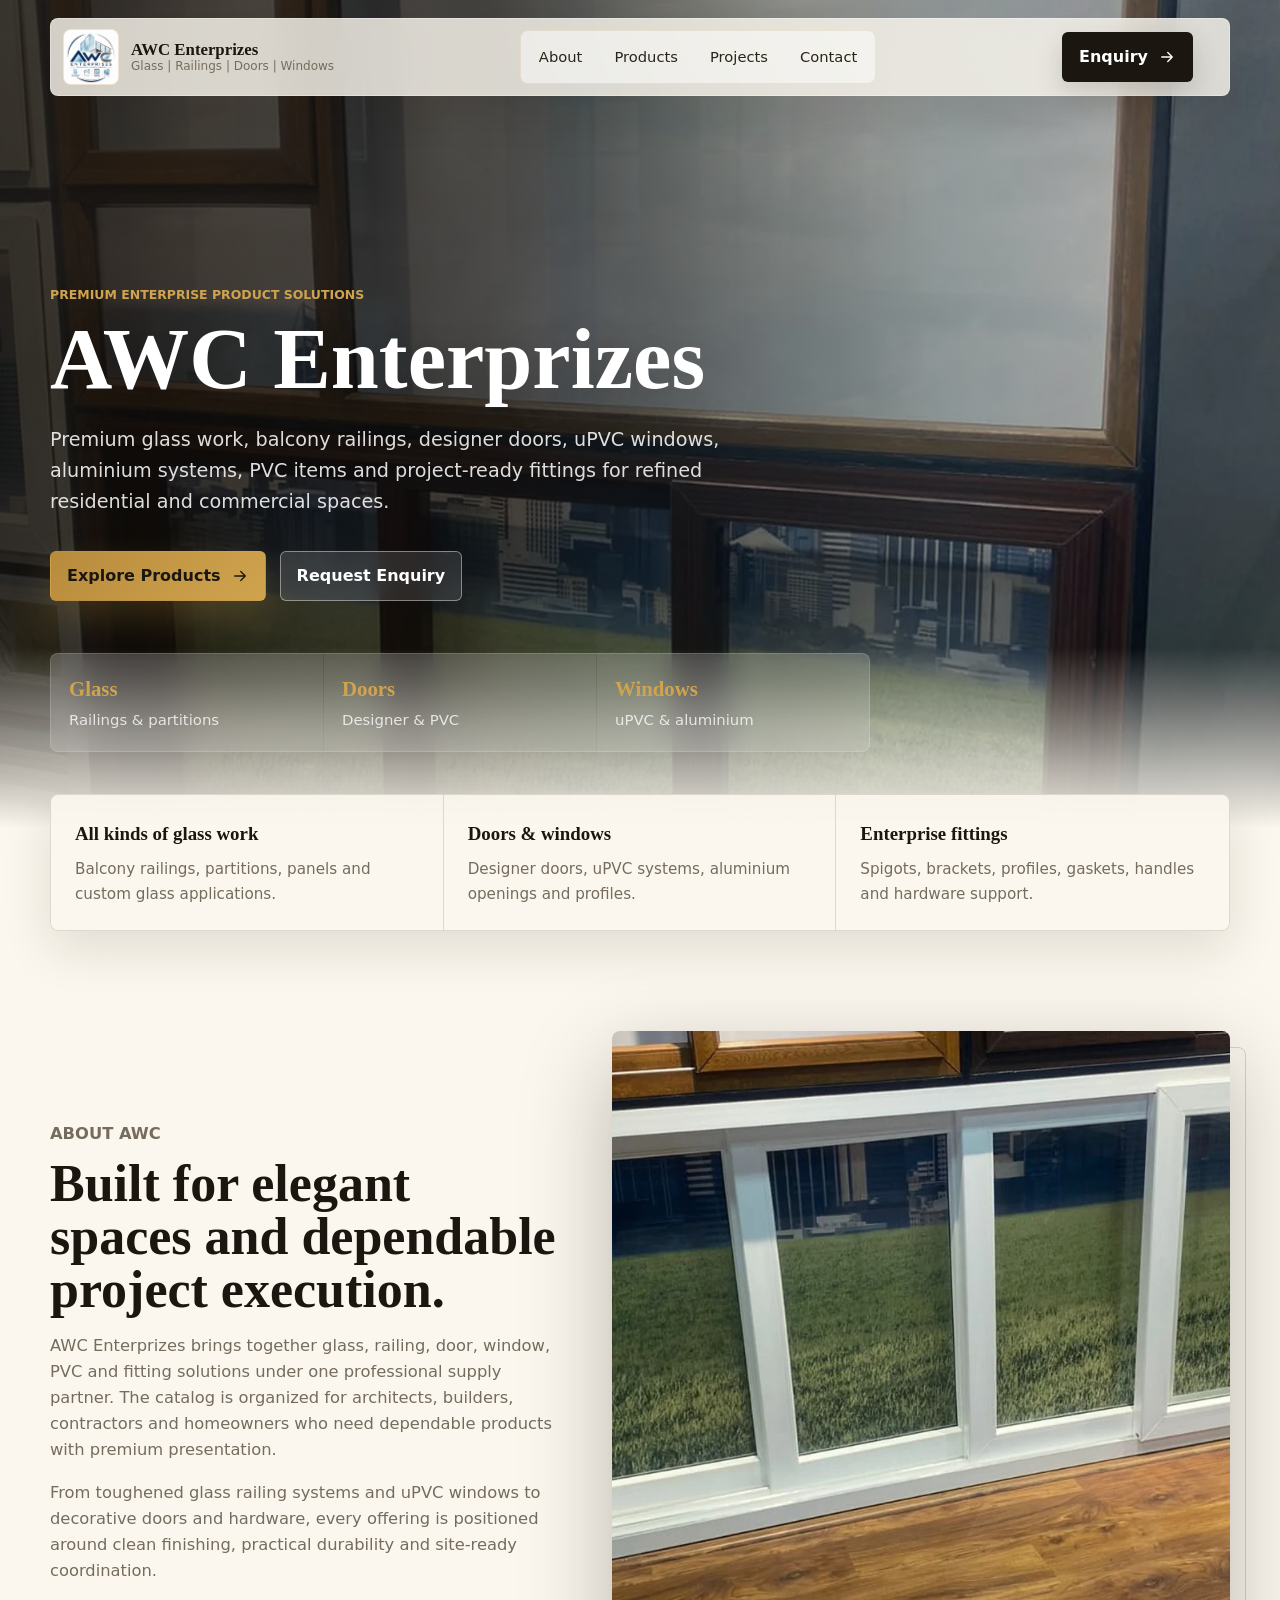
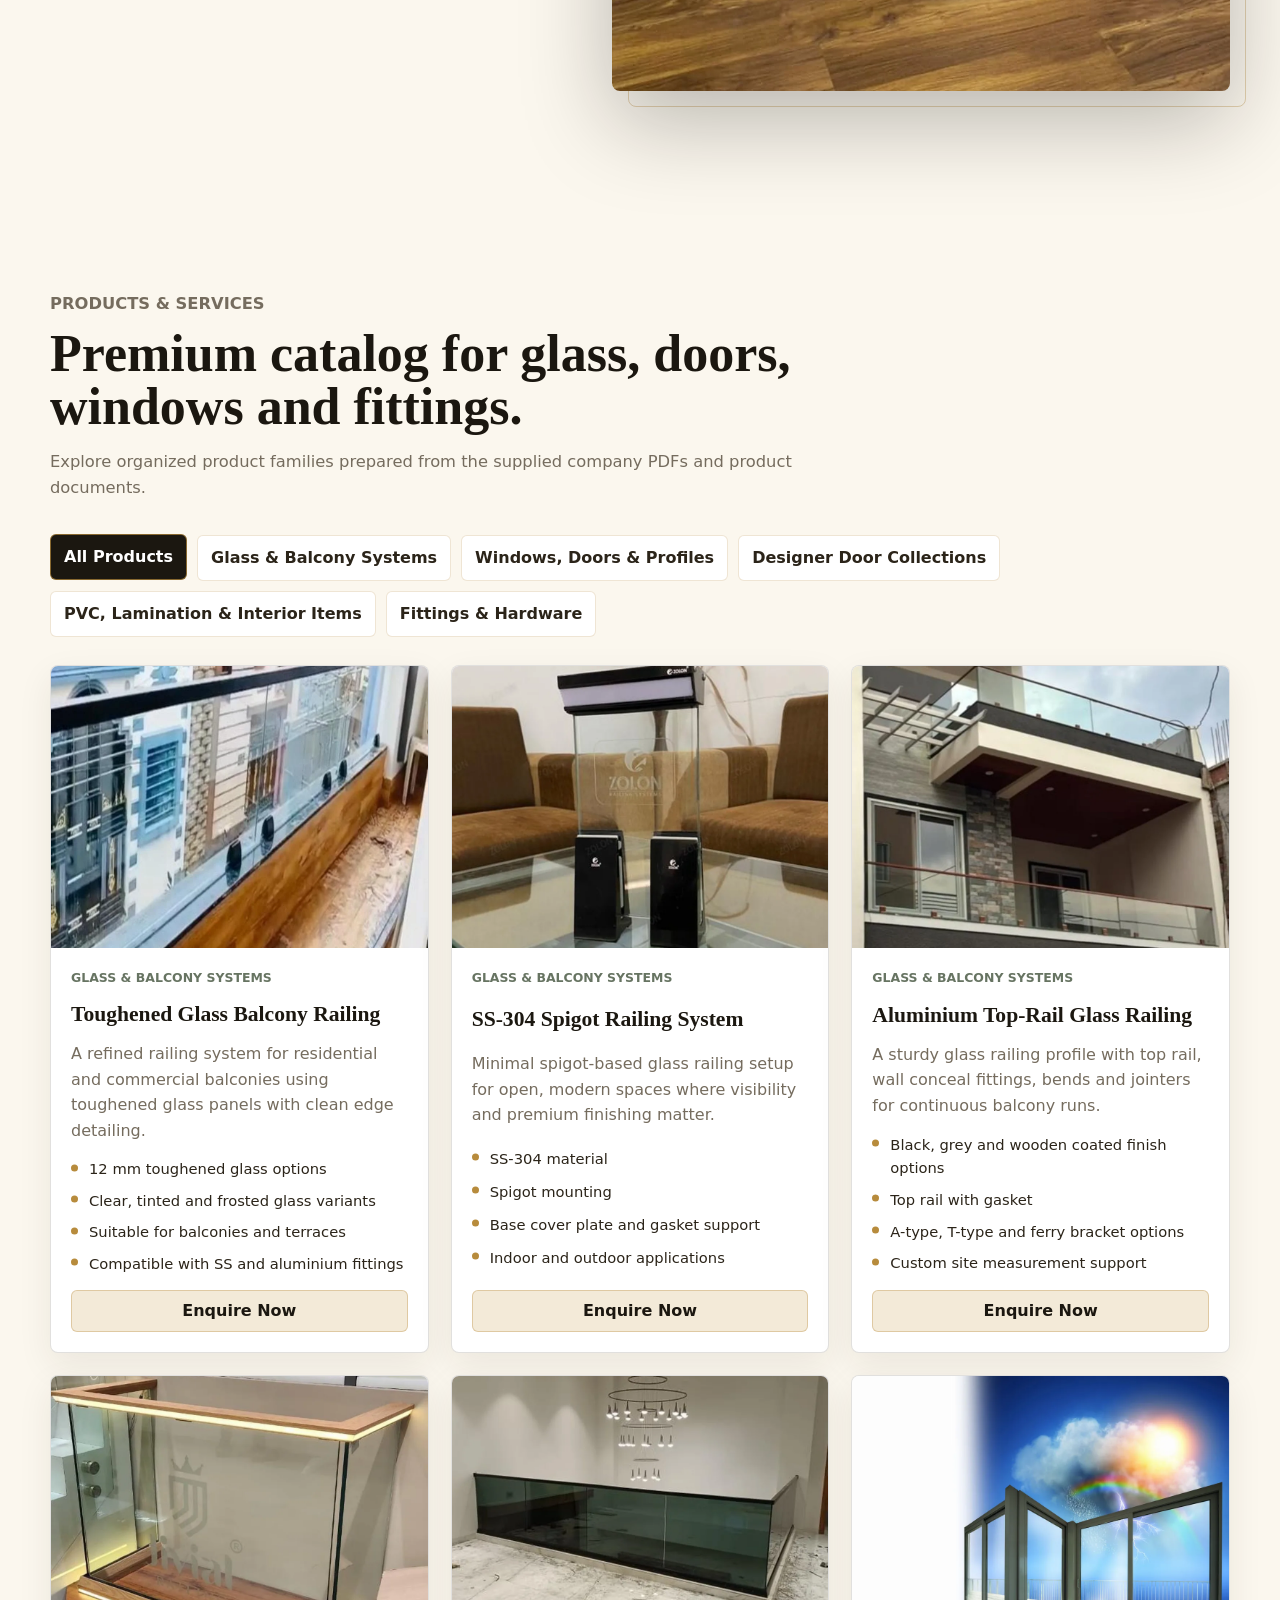
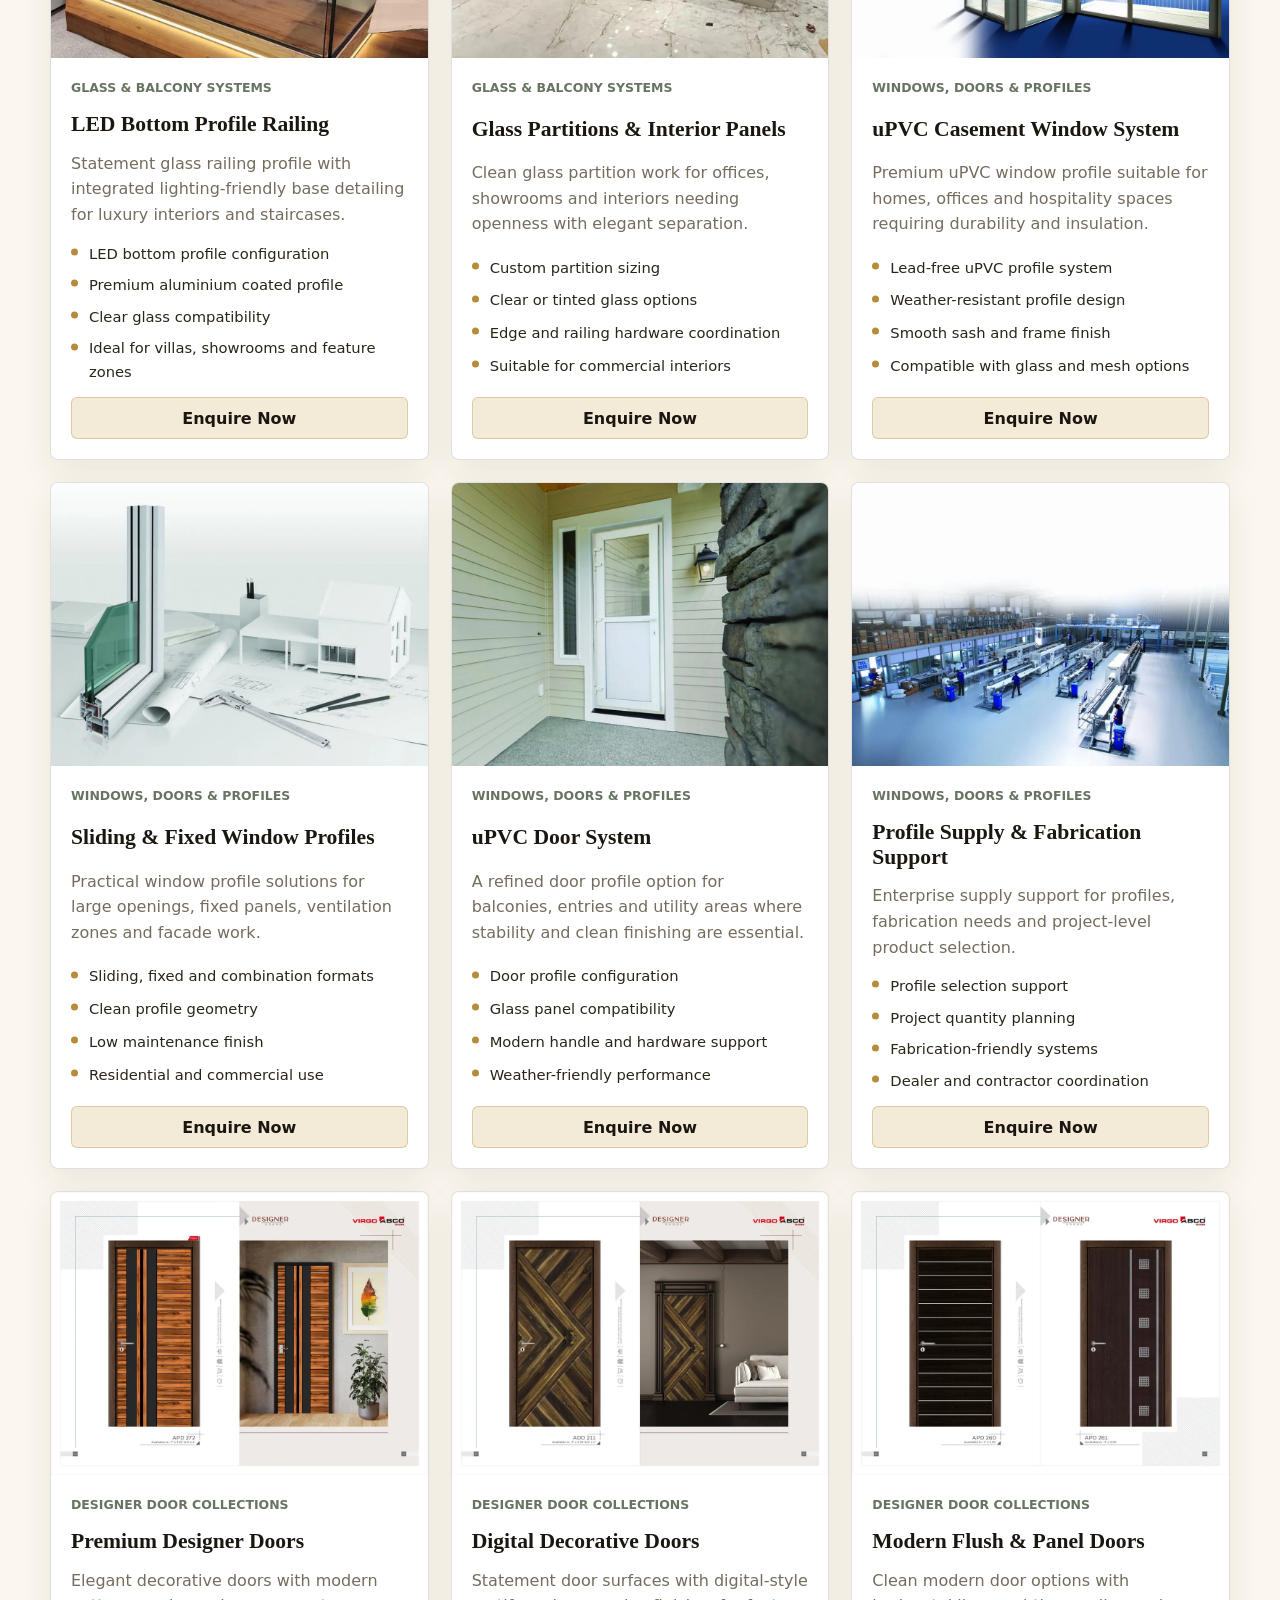
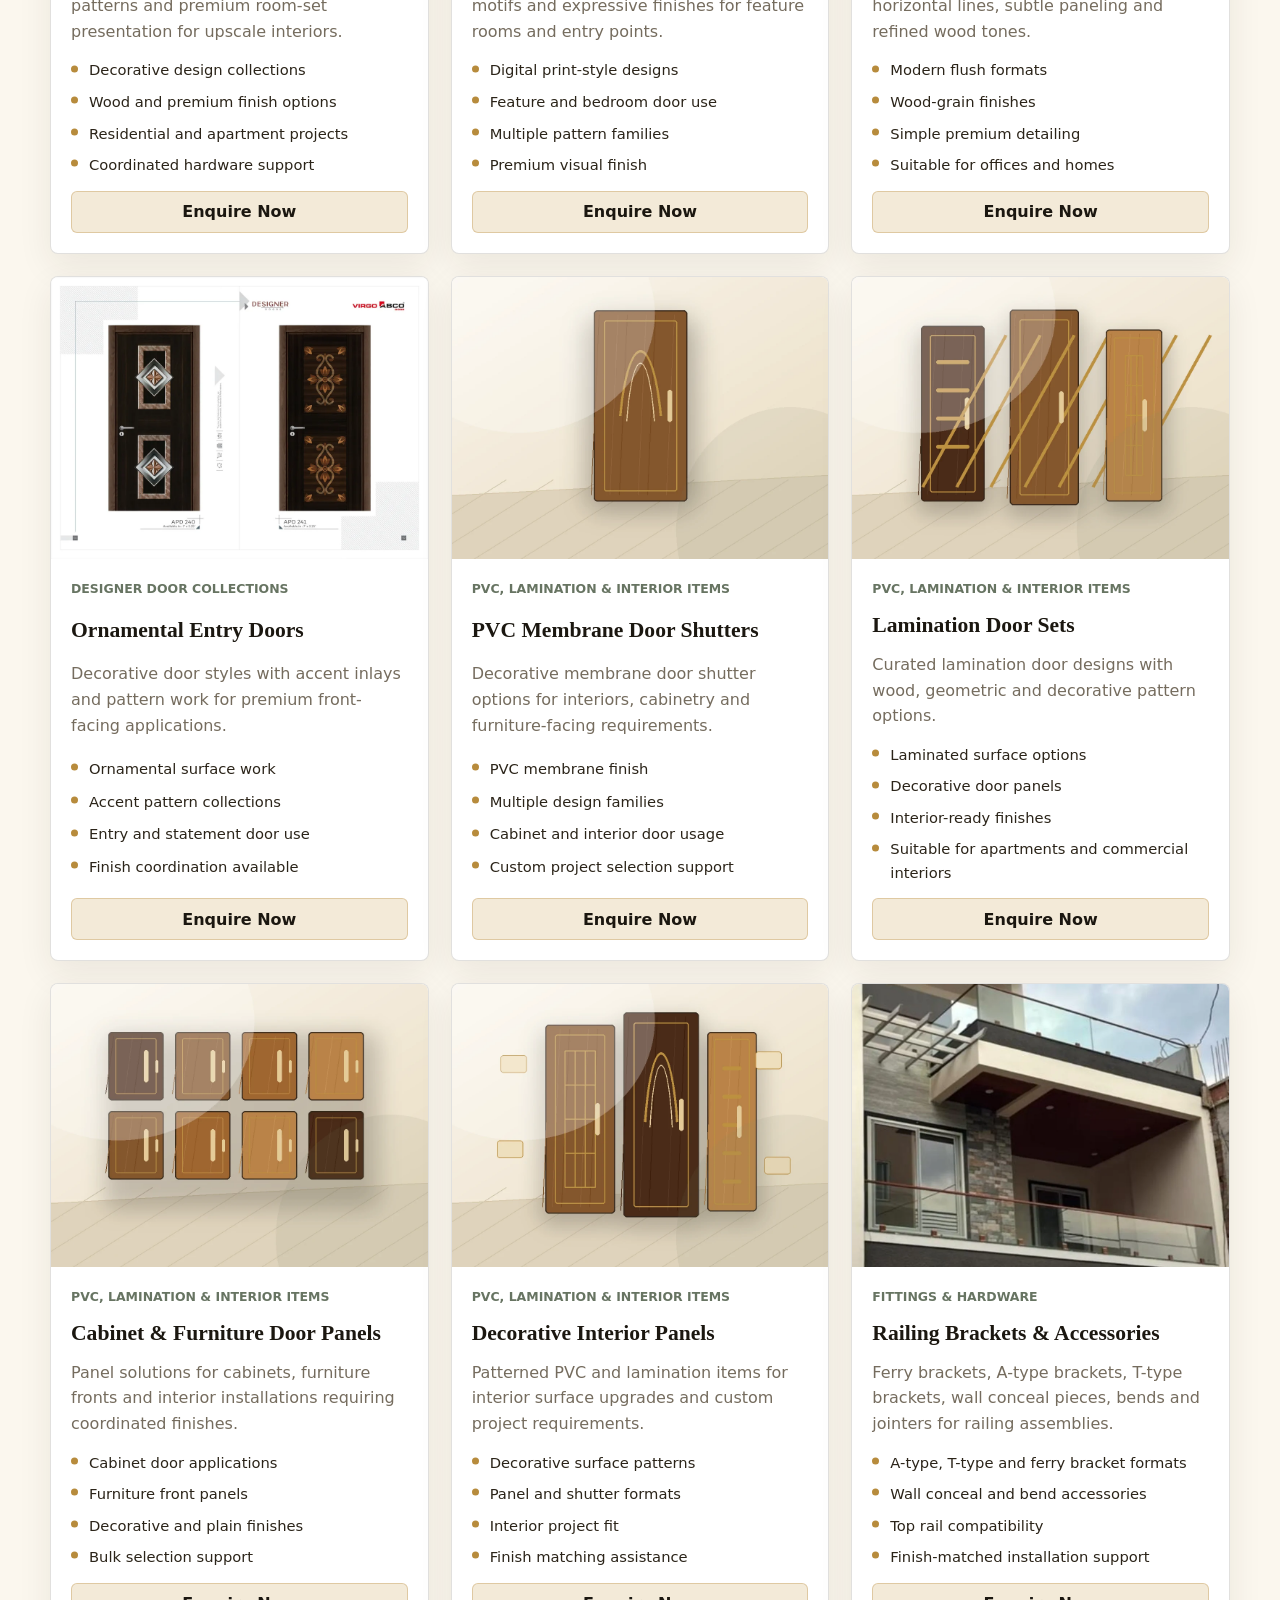
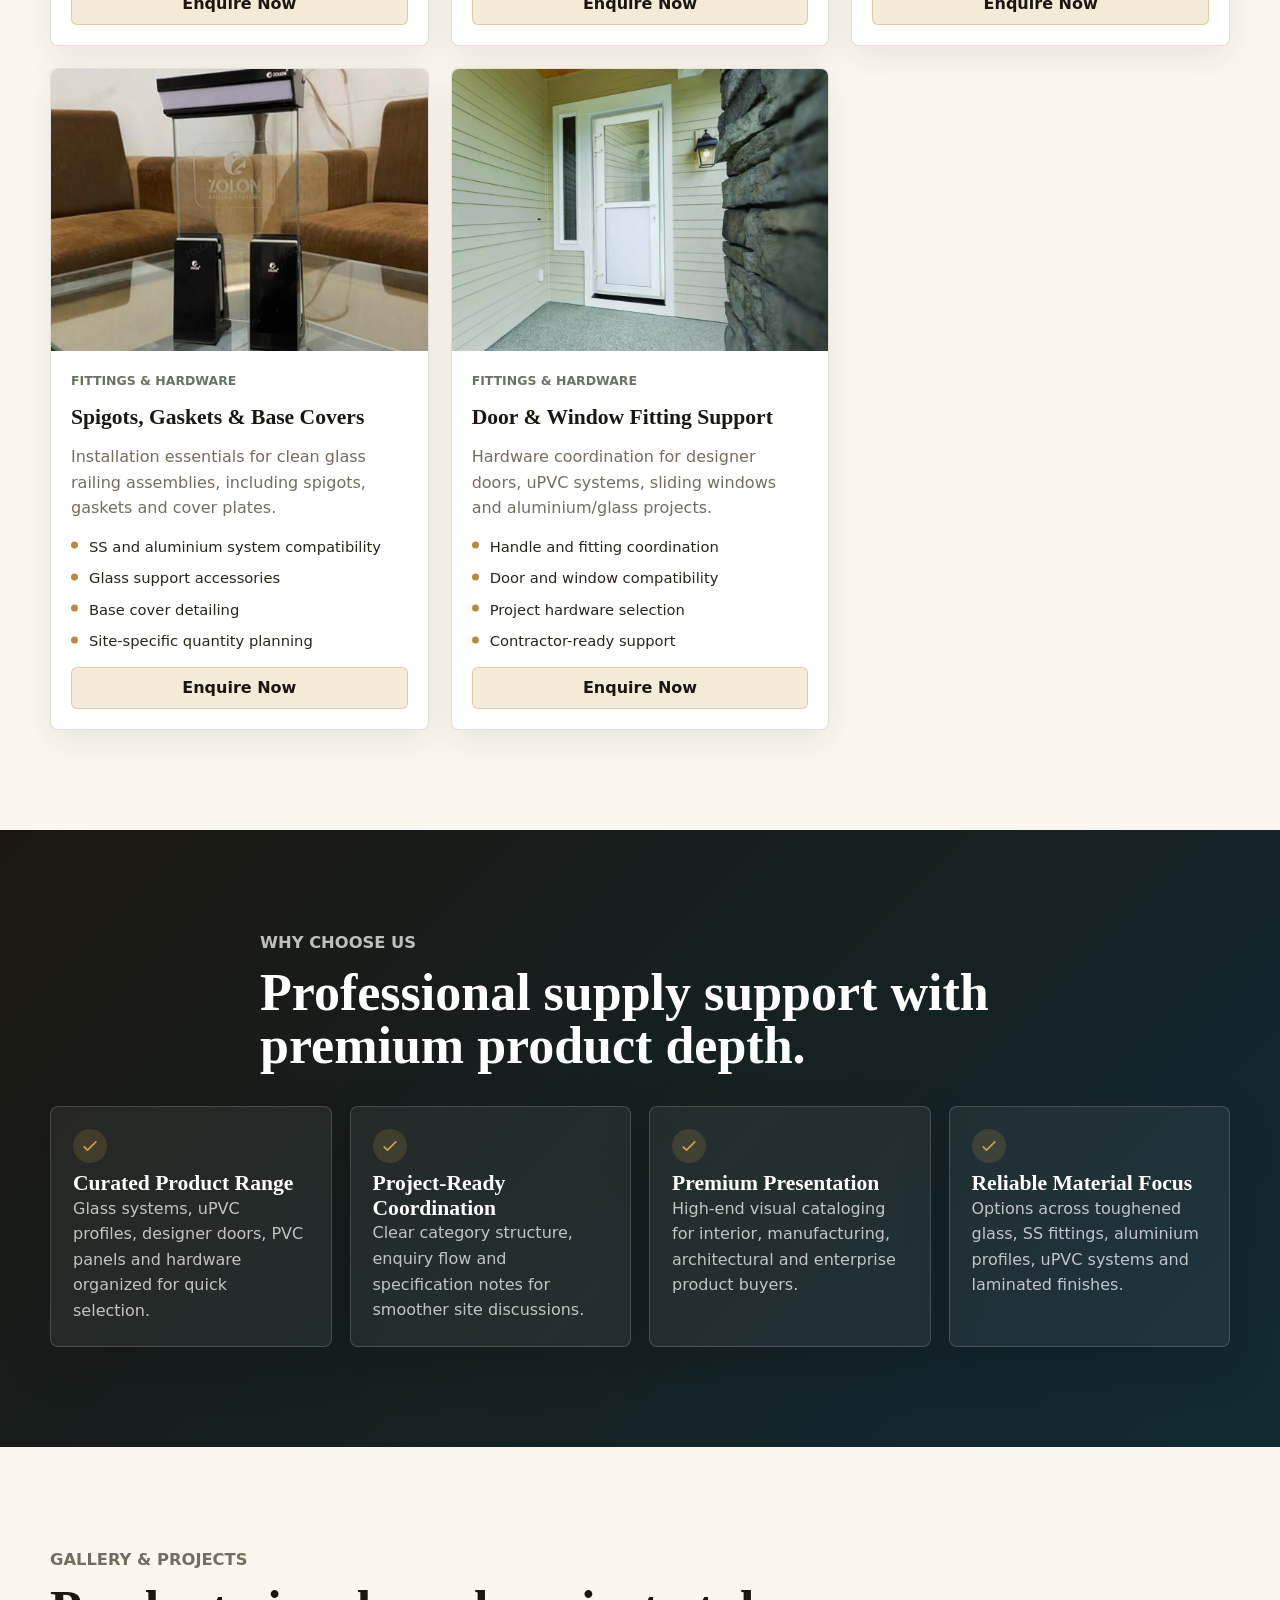
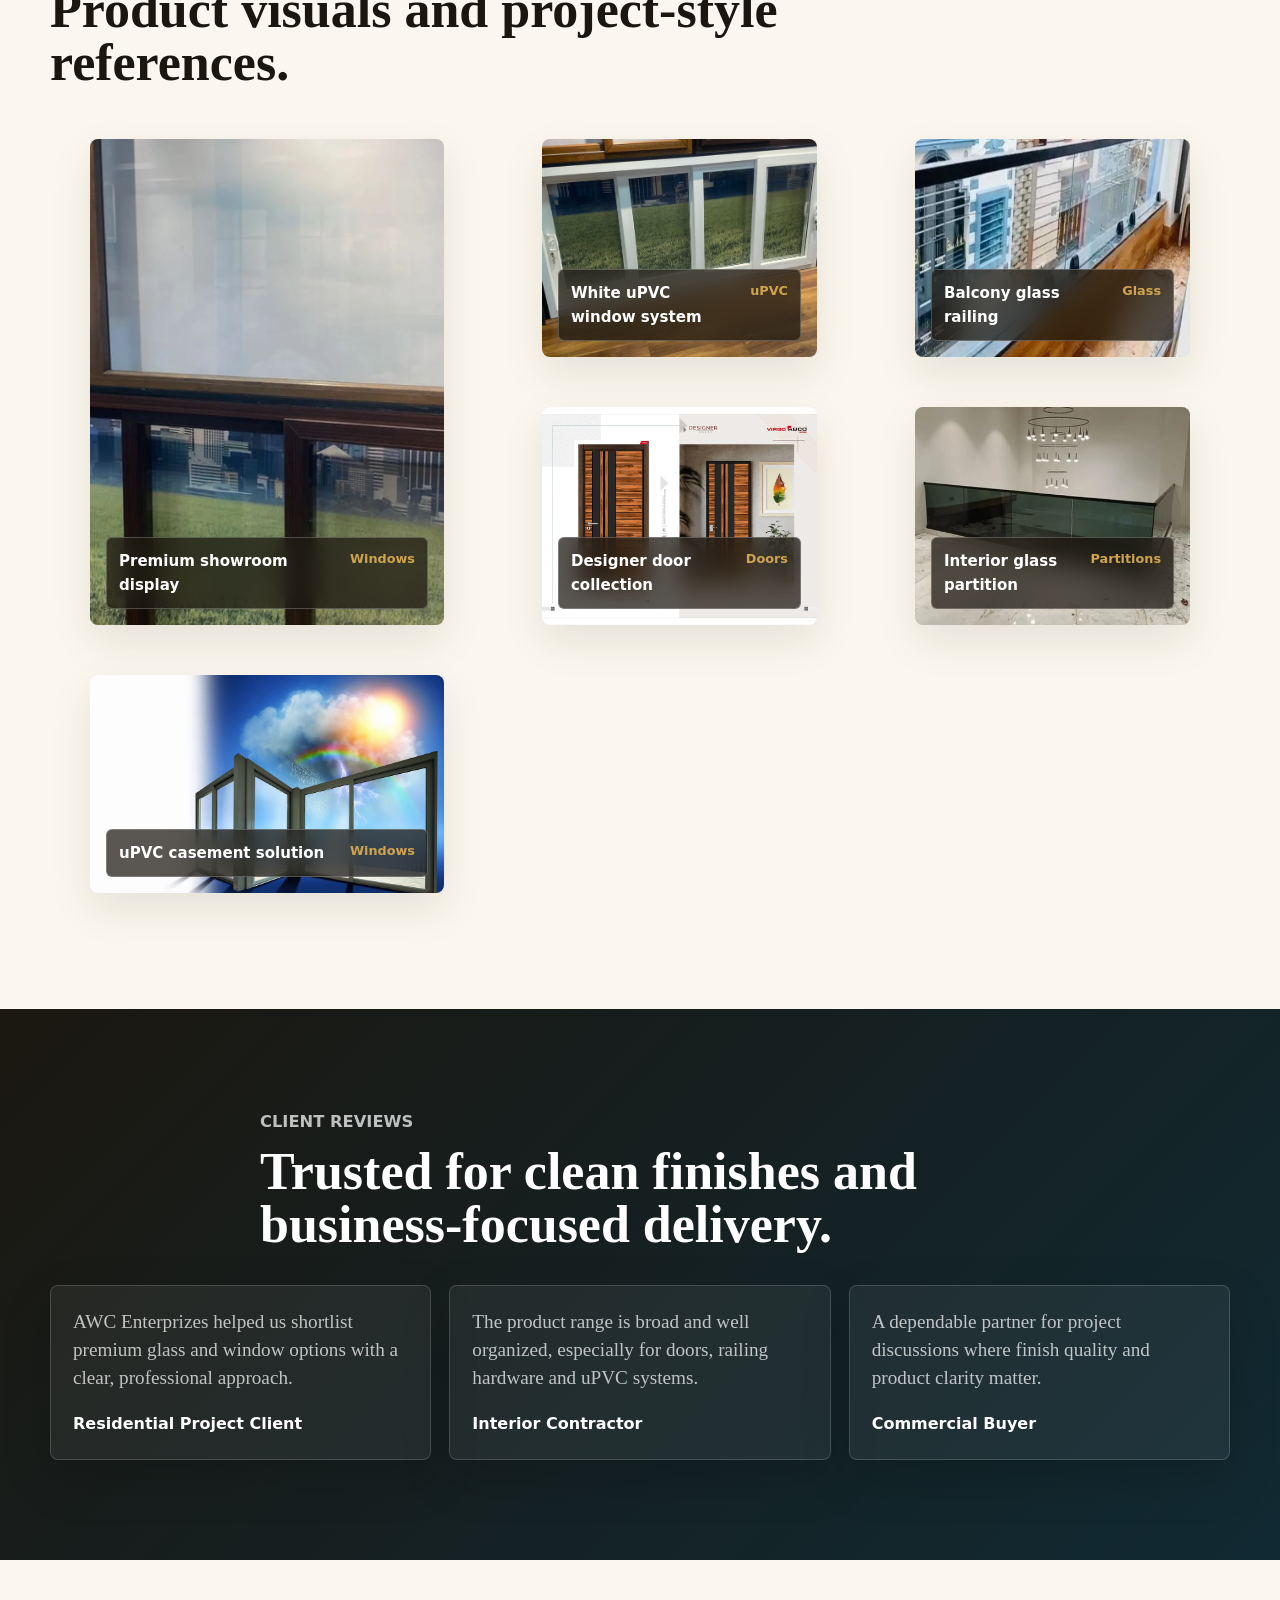
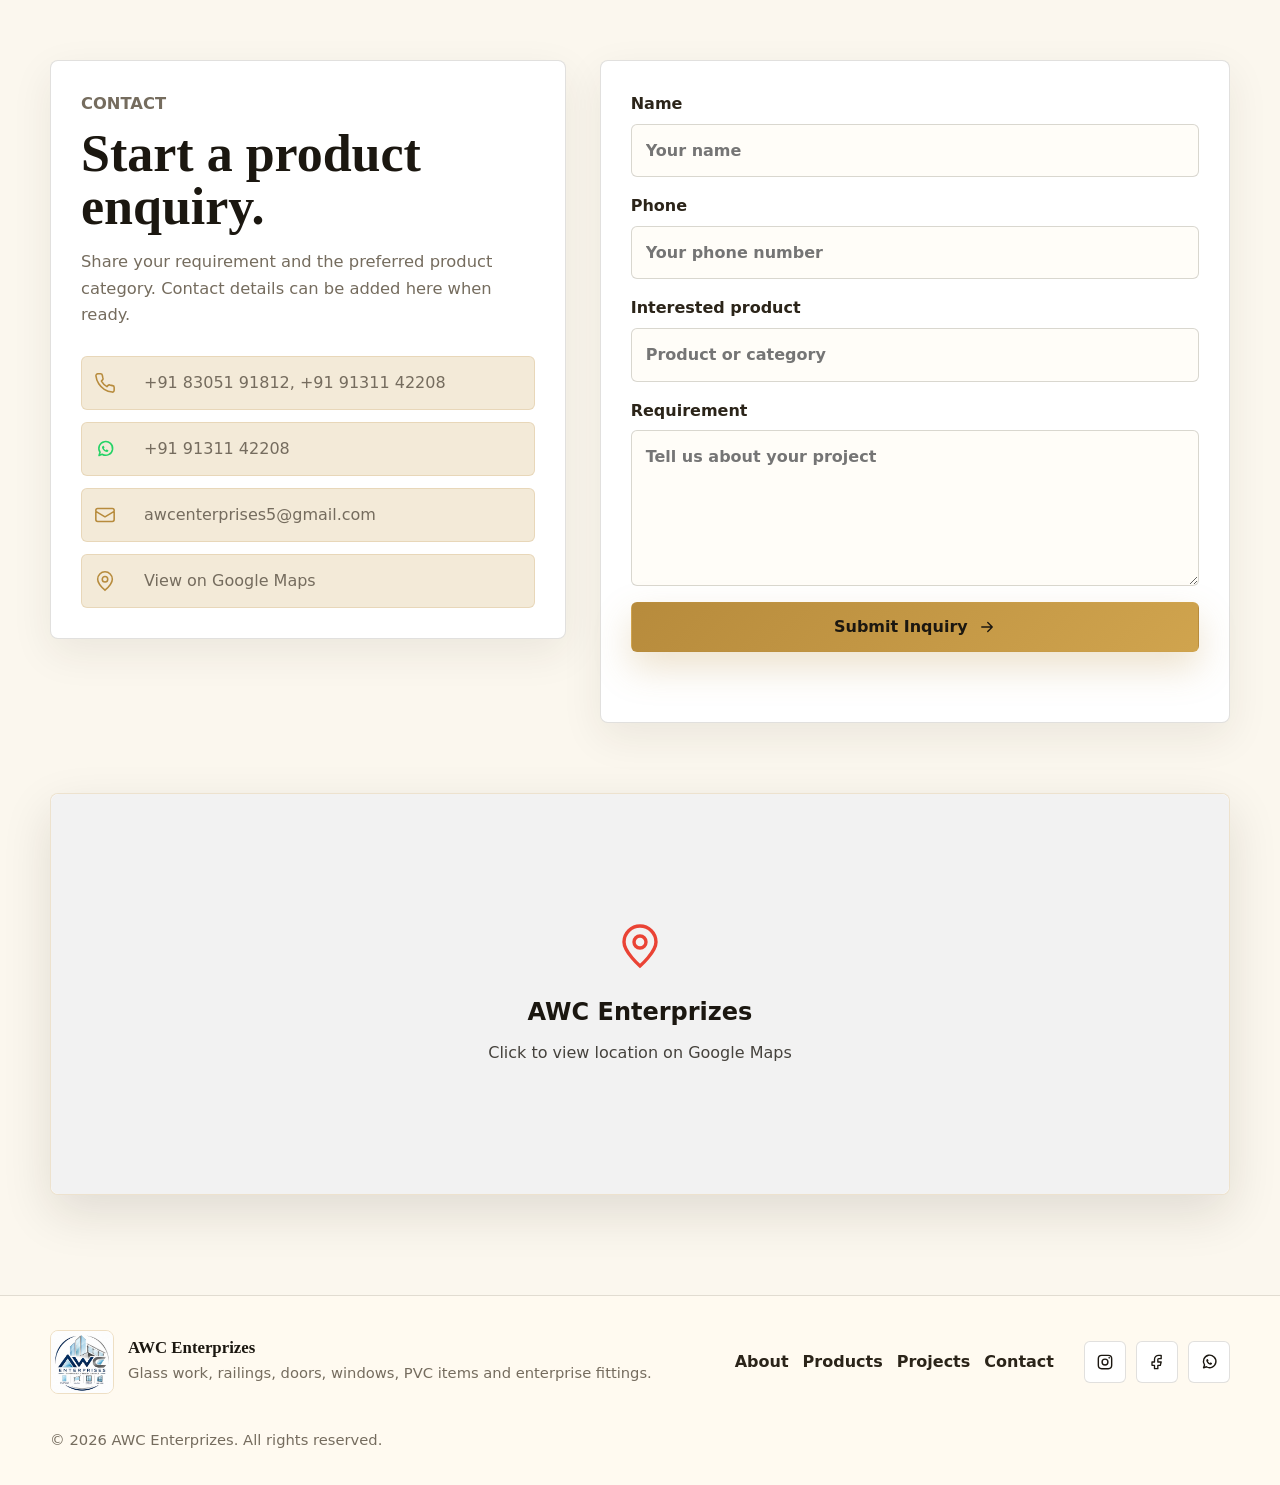
==== awc-enterprizes/index.html @ b00329d3 "initial git" ====
<!doctype html>
<html lang="en">
  <head>
    <meta charset="utf-8" />
    <meta name="viewport" content="width=device-width, initial-scale=1" />
    <title>AWC Enterprizes | Premium Glass, Doors, Windows & Enterprise Products</title>
    <meta
      name="description"
      content="AWC Enterprizes supplies premium glass work, balcony railings, designer doors, uPVC windows, aluminium systems, PVC items, fittings and hardware for modern projects."
    />
    <meta name="theme-color" content="#1c1710" />
    <meta property="og:title" content="AWC Enterprizes" />
    <meta property="og:description" content="Premium glass, railing, door, window and enterprise product solutions." />
    <meta property="og:type" content="website" />
    <meta property="og:image" content="assets/logo-awc.jpg" />
    <link rel="preload" href="assets/hero-window-display.webp" as="image" />
    <link rel="stylesheet" href="styles.css" />
    <script type="application/ld+json">
      {
        "@context": "https://schema.org",
        "@type": "LocalBusiness",
        "name": "AWC Enterprizes",
        "description": "Premium glass work, balcony railings, designer doors, windows, partitions, PVC items, fittings and enterprise hardware.",
        "image": "assets/logo-awc.jpg"
      }
    </script>
  </head>
  <body>
    <svg aria-hidden="true" class="svg-sprite">
      <symbol id="icon-arrow" viewBox="0 0 24 24">
        <path d="M5 12h14m-6-6 6 6-6 6" fill="none" stroke="currentColor" stroke-width="1.8" stroke-linecap="round" stroke-linejoin="round" />
      </symbol>
      <symbol id="icon-phone" viewBox="0 0 24 24">
        <path d="M22 16.92v3a2 2 0 0 1-2.18 2 19.8 19.8 0 0 1-8.63-3.07 19.5 19.5 0 0 1-6-6A19.8 19.8 0 0 1 2.1 4.18 2 2 0 0 1 4.11 2h3a2 2 0 0 1 2 1.72c.13.96.35 1.89.66 2.79a2 2 0 0 1-.45 2.11L8.09 9.91a16 16 0 0 0 6 6l1.27-1.27a2 2 0 0 1 2.11-.45c.9.31 1.83.53 2.79.66A2 2 0 0 1 22 16.92Z" fill="none" stroke="currentColor" stroke-width="1.7" stroke-linecap="round" stroke-linejoin="round" />
      </symbol>
      <symbol id="icon-mail" viewBox="0 0 24 24">
        <path d="M4 5h16a2 2 0 0 1 2 2v10a2 2 0 0 1-2 2H4a2 2 0 0 1-2-2V7a2 2 0 0 1 2-2Zm18 3-10 6L2 8" fill="none" stroke="currentColor" stroke-width="1.7" stroke-linecap="round" stroke-linejoin="round" />
      </symbol>
      <symbol id="icon-map" viewBox="0 0 24 24">
        <path d="M20 10c0 5-8 12-8 12S4 15 4 10a8 8 0 1 1 16 0Z" fill="none" stroke="currentColor" stroke-width="1.7" />
        <circle cx="12" cy="10" r="3" fill="none" stroke="currentColor" stroke-width="1.7" />
      </symbol>
      <symbol id="icon-check" viewBox="0 0 24 24">
        <path d="m5 13 4 4L19 7" fill="none" stroke="currentColor" stroke-width="1.9" stroke-linecap="round" stroke-linejoin="round" />
      </symbol>
      <symbol id="icon-menu" viewBox="0 0 24 24">
        <path d="M4 7h16M4 12h16M4 17h16" fill="none" stroke="currentColor" stroke-width="1.8" stroke-linecap="round" />
      </symbol>
      <symbol id="icon-instagram" viewBox="0 0 24 24">
        <rect x="4" y="4" width="16" height="16" rx="4" fill="none" stroke="currentColor" stroke-width="1.7" />
        <circle cx="12" cy="12" r="3.5" fill="none" stroke="currentColor" stroke-width="1.7" />
        <circle cx="17" cy="7" r="1" fill="currentColor" />
      </symbol>
      <symbol id="icon-facebook" viewBox="0 0 24 24">
        <path d="M14 8h3V4h-3a5 5 0 0 0-5 5v3H6v4h3v4h4v-4h3l1-4h-4V9a1 1 0 0 1 1-1Z" fill="none" stroke="currentColor" stroke-width="1.6" stroke-linejoin="round" />
      </symbol>
      <symbol id="icon-whatsapp" viewBox="0 0 24 24">
        <path d="M5.5 19 6.6 15.5a7.5 7.5 0 1 1 2.3 2.2L5.5 19Z" fill="none" stroke="currentColor" stroke-width="1.7" stroke-linecap="round" stroke-linejoin="round" />
        <path d="M9.8 8.7c.4-.3.8-.2 1 .2l.5 1c.2.4.1.7-.2 1l-.4.3a4.7 4.7 0 0 0 2.2 2.2l.4-.5c.3-.3.6-.4 1-.2l1 .5c.4.2.5.6.3 1-.3.7-.8 1.1-1.5 1.1-2.5 0-5.4-2.8-5.4-5.4 0-.6.4-1.1 1.1-1.2Z" fill="currentColor" />
      </symbol>
    </svg>

    <a class="skip-link" href="#main">Skip to content</a>

    <header class="site-header" data-header>
      <a class="brand" href="#top" aria-label="AWC Enterprizes home">
        <img src="assets/logo-awc.jpg" alt="AWC Enterprizes logo" width="56" height="56" />
        <span>
          <strong>AWC Enterprizes</strong>
          <small>Glass | Railings | Doors | Windows</small>
        </span>
      </a>

      <nav class="desktop-nav" aria-label="Primary navigation">
        <a href="#about">About</a>
        <a href="#products">Products</a>
        <a href="#projects">Projects</a>
        <a href="#contact">Contact</a>
      </nav>

      <a class="header-cta" href="#contact">
        Enquiry
        <svg><use href="#icon-arrow"></use></svg>
      </a>

      <button class="menu-button" type="button" aria-label="Open menu" aria-expanded="false" data-menu-button>
        <svg><use href="#icon-menu"></use></svg>
      </button>
    </header>

    <nav class="mobile-nav" aria-label="Mobile navigation" data-mobile-nav>
      <a href="#about">About</a>
      <a href="#products">Products</a>
      <a href="#projects">Projects</a>
      <a href="#contact">Contact</a>
    </nav>

    <main id="main">
      <section class="hero" id="top" aria-label="AWC Enterprizes">
        <div class="hero-content reveal">
          <p class="eyebrow">Premium enterprise product solutions</p>
          <h1>AWC Enterprizes</h1>
          <p class="hero-copy">
            Premium glass work, balcony railings, designer doors, uPVC windows, aluminium systems, PVC items and project-ready fittings for refined residential and commercial spaces.
          </p>
          <div class="hero-actions">
            <a class="button primary" href="#products">
              Explore Products
              <svg><use href="#icon-arrow"></use></svg>
            </a>
            <a class="button secondary" href="#contact">Request Enquiry</a>
          </div>
          <dl class="hero-metrics" aria-label="Business highlights">
            <div>
              <dt>Glass</dt>
              <dd>Railings & partitions</dd>
            </div>
            <div>
              <dt>Doors</dt>
              <dd>Designer & PVC</dd>
            </div>
            <div>
              <dt>Windows</dt>
              <dd>uPVC & aluminium</dd>
            </div>
          </dl>
        </div>
      </section>

      <section class="intro-band" aria-label="Core product categories">
        <div class="intro-item">
          <strong>All kinds of glass work</strong>
          <span>Balcony railings, partitions, panels and custom glass applications.</span>
        </div>
        <div class="intro-item">
          <strong>Doors & windows</strong>
          <span>Designer doors, uPVC systems, aluminium openings and profiles.</span>
        </div>
        <div class="intro-item">
          <strong>Enterprise fittings</strong>
          <span>Spigots, brackets, profiles, gaskets, handles and hardware support.</span>
        </div>
      </section>

      <section class="section about-section" id="about">
        <div class="section-grid">
          <div class="section-copy reveal">
            <p class="eyebrow">About AWC</p>
            <h2>Built for elegant spaces and dependable project execution.</h2>
            <p>
              AWC Enterprizes brings together glass, railing, door, window, PVC and fitting solutions under one professional supply partner. The catalog is organized for architects, builders, contractors and homeowners who need dependable products with premium presentation.
            </p>
            <p>
              From toughened glass railing systems and uPVC windows to decorative doors and hardware, every offering is positioned around clean finishing, practical durability and site-ready coordination.
            </p>
          </div>
          <div class="about-visual reveal">
            <img src="assets/showroom-white-window.webp" alt="White uPVC and wood-finish window display" width="960" height="660" loading="lazy" />
          </div>
        </div>
      </section>

      <section class="section products-section" id="products">
        <div class="section-heading reveal">
          <p class="eyebrow">Products & services</p>
          <h2>Premium catalog for glass, doors, windows and fittings.</h2>
          <p>
            Explore organized product families prepared from the supplied company PDFs and product documents.
          </p>
        </div>

        <div class="category-tabs reveal" data-category-tabs aria-label="Product categories"></div>
        <div class="product-grid" data-product-grid aria-live="polite"></div>
      </section>

      <section class="section why-section" id="why">
        <div class="section-heading reveal">
          <p class="eyebrow">Why choose us</p>
          <h2>Professional supply support with premium product depth.</h2>
        </div>
        <div class="trust-grid">
          <article class="trust-card reveal">
            <svg><use href="#icon-check"></use></svg>
            <h3>Curated Product Range</h3>
            <p>Glass systems, uPVC profiles, designer doors, PVC panels and hardware organized for quick selection.</p>
          </article>
          <article class="trust-card reveal">
            <svg><use href="#icon-check"></use></svg>
            <h3>Project-Ready Coordination</h3>
            <p>Clear category structure, enquiry flow and specification notes for smoother site discussions.</p>
          </article>
          <article class="trust-card reveal">
            <svg><use href="#icon-check"></use></svg>
            <h3>Premium Presentation</h3>
            <p>High-end visual cataloging for interior, manufacturing, architectural and enterprise product buyers.</p>
          </article>
          <article class="trust-card reveal">
            <svg><use href="#icon-check"></use></svg>
            <h3>Reliable Material Focus</h3>
            <p>Options across toughened glass, SS fittings, aluminium profiles, uPVC systems and laminated finishes.</p>
          </article>
        </div>
      </section>

      <section class="section gallery-section" id="projects">
        <div class="section-heading reveal">
          <p class="eyebrow">Gallery & projects</p>
          <h2>Product visuals and project-style references.</h2>
        </div>
        <div class="gallery-grid" data-gallery-grid></div>
      </section>

      <section class="section testimonials-section" id="testimonials">
        <div class="section-heading reveal">
          <p class="eyebrow">Client reviews</p>
          <h2>Trusted for clean finishes and business-focused delivery.</h2>
        </div>
        <div class="testimonial-grid">
          <figure class="testimonial reveal">
            <blockquote>AWC Enterprizes helped us shortlist premium glass and window options with a clear, professional approach.</blockquote>
            <figcaption>Residential Project Client</figcaption>
          </figure>
          <figure class="testimonial reveal">
            <blockquote>The product range is broad and well organized, especially for doors, railing hardware and uPVC systems.</blockquote>
            <figcaption>Interior Contractor</figcaption>
          </figure>
          <figure class="testimonial reveal">
            <blockquote>A dependable partner for project discussions where finish quality and product clarity matter.</blockquote>
            <figcaption>Commercial Buyer</figcaption>
          </figure>
        </div>
      </section>

      <section class="section contact-section" id="contact">
        <div class="contact-layout">
          <div class="contact-panel reveal">
            <p class="eyebrow">Contact</p>
            <h2>Start a product enquiry.</h2>
            <p>Share your requirement and the preferred product category. Contact details can be added here when ready.</p>

            <div class="contact-list">
              <div>
                <svg><use href="#icon-phone"></use></svg>
                <span>
                  <a href="tel:+918305191812" style="color: inherit; text-decoration: none;">+91 83051 91812</a>, 
                  <a href="tel:+919131142208" style="color: inherit; text-decoration: none;">+91 91311 42208</a>
                </span>
              </div>
              <div>
                <a href="https://wa.me/919131142208?text=Hello%20AWC%20Enterprizes%2C%20I%20would%20like%20to%20know%20more%20about%20your%20products." target="_blank" rel="noopener noreferrer" style="display: contents;">
                  <svg style="color: #25D366; cursor: pointer;"><use href="#icon-whatsapp"></use></svg>
                </a>
                <span>
                  <a href="https://wa.me/919131142208?text=Hello%20AWC%20Enterprizes%2C%20I%20would%20like%20to%20know%20more%20about%20your%20products." target="_blank" rel="noopener noreferrer" style="color: inherit; text-decoration: none;">+91 91311 42208</a>
                </span>
              </div>
              <div>
                <svg><use href="#icon-mail"></use></svg>
                <span><a href="mailto:awcenterprises5@gmail.com" style="color: inherit; text-decoration: none;">awcenterprises5@gmail.com</a></span>
              </div>
              <div>
                <svg><use href="#icon-map"></use></svg>
                <span><a href="https://maps.app.goo.gl/GcZbMN9DcVqAcgeR6?g_st=iw" target="_blank" rel="noopener noreferrer" style="color: inherit; text-decoration: none;">View on Google Maps</a></span>
              </div>
            </div>
          </div>

          <form class="inquiry-form reveal" data-inquiry-form>
            <label>
              Name
              <input type="text" name="name" placeholder="Your name" required />
            </label>
            <label>
              Phone
              <input type="tel" name="phone" placeholder="Your phone number" />
            </label>
            <label>
              Interested product
              <input type="text" name="product" placeholder="Product or category" data-product-input />
            </label>
            <label>
              Requirement
              <textarea name="message" rows="5" placeholder="Tell us about your project"></textarea>
            </label>
            <button class="button primary" type="submit">
              Submit Inquiry
              <svg><use href="#icon-arrow"></use></svg>
            </button>
            <p class="form-status" data-form-status role="status"></p>
          </form>
        </div>
      </section>

      <section class="map-section" aria-label="Google Maps location">
        <div class="map-shell reveal" style="padding: 0;">
          <a href="https://maps.app.goo.gl/GcZbMN9DcVqAcgeR6?g_st=iw" target="_blank" rel="noopener noreferrer" style="text-decoration: none; display: flex; align-items: center; justify-content: center; min-height: 400px; background: #f2f2f2; width: 100%; height: 100%; border-radius: inherit; transition: background 0.3s; color: inherit;">
            <div style="text-align: center;">
              <svg width="48" height="48" style="color: #EA4335; margin-bottom: 1rem;"><use href="#icon-map"></use></svg>
              <h3 style="margin: 0 0 0.5rem 0; font-size: 1.5rem;">AWC Enterprizes</h3>
              <p style="margin: 0; opacity: 0.8;">Click to view location on Google Maps</p>
            </div>
          </a>
        </div>
      </section>
    </main>

    <footer class="site-footer">
      <div class="footer-brand">
        <img src="assets/logo-awc.jpg" alt="AWC Enterprizes logo" width="64" height="64" loading="lazy" />
        <div>
          <strong>AWC Enterprizes</strong>
          <p>Glass work, railings, doors, windows, PVC items and enterprise fittings.</p>
        </div>
      </div>
      <nav aria-label="Footer links">
        <a href="#about">About</a>
        <a href="#products">Products</a>
        <a href="#projects">Projects</a>
        <a href="#contact">Contact</a>
      </nav>
      <div class="social-links" aria-label="Social links">
        <a href="#" aria-label="Instagram"><svg><use href="#icon-instagram"></use></svg></a>
        <a href="#" aria-label="Facebook"><svg><use href="#icon-facebook"></use></svg></a>
        <a href="#" aria-label="WhatsApp"><svg><use href="#icon-whatsapp"></use></svg></a>
      </div>
      <p class="copyright">© <span data-year></span> AWC Enterprizes. All rights reserved.</p>
    </footer>

    <script src="app.js" defer></script>
  </body>
</html>
---- awc-enterprizes/styles.css ----
:root {
  color-scheme: light;
  --ink: #1b1710;
  --charcoal: #2b2419;
  --midnight: #102b35;
  --muted: #756c5e;
  --ivory: #fbf7ee;
  --linen: #f3ead8;
  --champagne: #ead9b8;
  --gold: #b78b3c;
  --gold-strong: #d0a44e;
  --sage: #677462;
  --white: #ffffff;
  --border: rgba(48, 39, 25, 0.14);
  --shadow-soft: 0 18px 50px rgba(30, 24, 15, 0.12);
  --shadow-deep: 0 30px 90px rgba(18, 16, 12, 0.28);
  --page-width: 1180px;
}

* {
  box-sizing: border-box;
}

html {
  scroll-behavior: smooth;
  scroll-padding-top: 96px;
}

body {
  margin: 0;
  font-family: Inter, ui-sans-serif, system-ui, -apple-system, BlinkMacSystemFont, "Segoe UI", sans-serif;
  background: var(--ivory);
  color: var(--ink);
  line-height: 1.6;
  letter-spacing: 0;
  overflow-x: hidden;
}

body.menu-open {
  overflow: hidden;
}

img {
  display: block;
  max-width: 100%;
}

a {
  color: inherit;
  text-decoration: none;
}

button,
input,
textarea {
  font: inherit;
  letter-spacing: 0;
}

.svg-sprite {
  position: absolute;
  width: 0;
  height: 0;
  overflow: hidden;
}

.skip-link {
  position: absolute;
  top: 14px;
  left: 14px;
  z-index: 100;
  transform: translateY(-140%);
  border: 1px solid var(--gold);
  background: var(--ink);
  color: var(--white);
  padding: 10px 14px;
  border-radius: 6px;
}

.skip-link:focus {
  transform: translateY(0);
}

.site-header {
  position: fixed;
  top: 18px;
  left: 50%;
  z-index: 50;
  width: calc(100% - 40px);
  max-width: var(--page-width);
  transform: translateX(-50%);
  display: grid;
  grid-template-columns: auto 1fr auto auto;
  align-items: center;
  gap: 24px;
  padding: 10px 12px;
  border: 1px solid rgba(255, 255, 255, 0.32);
  border-radius: 8px;
  background: rgba(251, 247, 238, 0.82);
  box-shadow: 0 14px 45px rgba(35, 28, 18, 0.1);
  backdrop-filter: blur(18px);
  transition: background 220ms ease, box-shadow 220ms ease, border-color 220ms ease;
}

.site-header.is-scrolled {
  background: rgba(251, 247, 238, 0.94);
  border-color: rgba(183, 139, 60, 0.22);
  box-shadow: 0 18px 60px rgba(35, 28, 18, 0.15);
}

.brand {
  display: inline-flex;
  align-items: center;
  gap: 12px;
  min-width: 0;
}

.brand img {
  width: 56px;
  height: 56px;
  object-fit: cover;
  border-radius: 8px;
  border: 1px solid rgba(183, 139, 60, 0.24);
  background: var(--white);
}

.brand strong,
.footer-brand strong {
  display: block;
  color: var(--ink);
  font-family: Georgia, "Times New Roman", serif;
  font-size: 1.05rem;
  line-height: 1.1;
}

.brand small {
  display: block;
  max-width: 210px;
  color: var(--muted);
  font-size: 0.75rem;
  line-height: 1.2;
}

.desktop-nav {
  justify-self: center;
  display: flex;
  align-items: center;
  gap: 8px;
  padding: 6px;
  border: 1px solid rgba(183, 139, 60, 0.16);
  border-radius: 8px;
  background: rgba(255, 255, 255, 0.5);
}

.desktop-nav a {
  padding: 8px 12px;
  border-radius: 6px;
  color: var(--charcoal);
  font-size: 0.92rem;
  transition: background 180ms ease, color 180ms ease;
}

.desktop-nav a:hover {
  background: rgba(183, 139, 60, 0.12);
  color: var(--ink);
}

.header-cta,
.button {
  display: inline-flex;
  align-items: center;
  justify-content: center;
  gap: 10px;
  min-height: 44px;
  border-radius: 6px;
  border: 1px solid transparent;
  padding: 11px 16px;
  cursor: pointer;
  font-weight: 700;
  transition: transform 180ms ease, box-shadow 180ms ease, background 180ms ease, border-color 180ms ease;
}

.header-cta {
  background: var(--ink);
  color: var(--white);
  box-shadow: 0 12px 28px rgba(27, 23, 16, 0.16);
}

.button svg,
.header-cta svg {
  width: 18px;
  height: 18px;
}

.header-cta:hover,
.button:hover {
  transform: translateY(-2px);
}

.button.primary {
  background: linear-gradient(135deg, var(--gold), var(--gold-strong));
  color: var(--ink);
  box-shadow: 0 16px 36px rgba(183, 139, 60, 0.25);
}

.button.secondary {
  border-color: rgba(255, 255, 255, 0.42);
  background: rgba(255, 255, 255, 0.12);
  color: var(--white);
  backdrop-filter: blur(10px);
}

.menu-button {
  display: none;
  width: 46px;
  height: 46px;
  align-items: center;
  justify-content: center;
  border: 1px solid var(--border);
  border-radius: 6px;
  background: var(--white);
  color: var(--ink);
}

.menu-button svg {
  width: 24px;
  height: 24px;
}

.mobile-nav {
  position: fixed;
  top: 98px;
  left: 20px;
  right: 20px;
  z-index: 45;
  display: none;
  border: 1px solid var(--border);
  border-radius: 8px;
  background: rgba(251, 247, 238, 0.96);
  box-shadow: var(--shadow-soft);
  backdrop-filter: blur(16px);
  overflow: hidden;
}

.mobile-nav.is-open {
  display: grid;
}

.mobile-nav a {
  padding: 16px 18px;
  border-bottom: 1px solid var(--border);
  font-weight: 700;
}

.mobile-nav a:last-child {
  border-bottom: 0;
}

.hero {
  position: relative;
  min-height: 92svh;
  display: grid;
  align-items: end;
  padding: 150px 24px 76px;
  overflow: hidden;
  background:
    linear-gradient(90deg, rgba(17, 13, 8, 0.84) 0%, rgba(17, 13, 8, 0.66) 38%, rgba(16, 43, 53, 0.32) 74%, rgba(16, 43, 53, 0.14) 100%),
    url("assets/hero-window-display.webp") center / cover no-repeat;
}

.hero::after {
  content: "";
  position: absolute;
  inset: auto 0 0;
  height: 180px;
  background: linear-gradient(180deg, rgba(251, 247, 238, 0), var(--ivory));
  pointer-events: none;
}

.hero-content {
  position: relative;
  z-index: 1;
  width: 100%;
  min-width: 0;
  max-width: var(--page-width);
  margin: 0 auto;
  color: var(--white);
}

.eyebrow {
  margin: 0 0 10px;
  color: var(--gold-strong);
  font-weight: 800;
  text-transform: uppercase;
  font-size: 0.78rem;
  letter-spacing: 0;
}

.hero h1,
.section h2,
.contact-panel h2 {
  margin: 0;
  font-family: Georgia, "Times New Roman", serif;
  line-height: 1.02;
  letter-spacing: 0;
}

.hero h1 {
  max-width: 820px;
  font-size: 5.4rem;
  text-shadow: 0 18px 50px rgba(0, 0, 0, 0.32);
  overflow-wrap: normal;
}

.hero-copy {
  width: 100%;
  max-width: 720px;
  margin: 22px 0 0;
  color: rgba(255, 255, 255, 0.86);
  font-size: 1.2rem;
  overflow-wrap: break-word;
}

.hero-actions {
  display: flex;
  flex-wrap: wrap;
  gap: 14px;
  margin-top: 34px;
}

.hero-metrics {
  display: grid;
  grid-template-columns: repeat(3, minmax(0, 1fr));
  gap: 1px;
  width: min(820px, 100%);
  margin: 52px 0 0;
  padding: 0;
  overflow: hidden;
  border: 1px solid rgba(255, 255, 255, 0.22);
  border-radius: 8px;
  background: rgba(255, 255, 255, 0.1);
  backdrop-filter: blur(14px);
}

.hero-metrics div {
  min-height: 94px;
  padding: 18px;
  background: rgba(255, 255, 255, 0.08);
}

.hero-metrics dt {
  color: var(--gold-strong);
  font-family: Georgia, "Times New Roman", serif;
  font-size: 1.3rem;
  font-weight: 700;
}

.hero-metrics dd {
  margin: 4px 0 0;
  color: rgba(255, 255, 255, 0.78);
  font-size: 0.93rem;
}

.intro-band {
  position: relative;
  z-index: 2;
  width: min(var(--page-width), calc(100% - 48px));
  margin: -34px auto 0;
  display: grid;
  grid-template-columns: repeat(3, minmax(0, 1fr));
  border: 1px solid var(--border);
  border-radius: 8px;
  background: rgba(251, 247, 238, 0.92);
  box-shadow: var(--shadow-soft);
  overflow: hidden;
}

.intro-item {
  padding: 24px;
  border-right: 1px solid var(--border);
}

.intro-item:last-child {
  border-right: 0;
}

.intro-item strong {
  display: block;
  color: var(--ink);
  font-family: Georgia, "Times New Roman", serif;
  font-size: 1.18rem;
}

.intro-item span {
  display: block;
  margin-top: 8px;
  color: var(--muted);
  font-size: 0.95rem;
}

.section {
  width: min(var(--page-width), calc(100% - 48px));
  margin: 0 auto;
  padding: 100px 0;
}

.section-grid {
  display: grid;
  grid-template-columns: minmax(0, 0.9fr) minmax(340px, 1.1fr);
  gap: 56px;
  align-items: center;
}

.section-copy h2,
.section-heading h2,
.contact-panel h2 {
  color: var(--ink);
  font-size: 3.25rem;
}

.section-copy p,
.section-heading p,
.contact-panel p {
  color: var(--muted);
  font-size: 1.02rem;
}

.section-copy p {
  max-width: 620px;
}

.about-visual {
  position: relative;
}

.about-visual::before {
  content: "";
  position: absolute;
  inset: 16px -16px -16px 16px;
  border: 1px solid rgba(183, 139, 60, 0.35);
  border-radius: 8px;
}

.about-visual img {
  position: relative;
  width: 100%;
  aspect-ratio: 4 / 3;
  object-fit: cover;
  border-radius: 8px;
  box-shadow: var(--shadow-deep);
}

.section-heading {
  max-width: 760px;
  margin-bottom: 34px;
}

.category-tabs {
  display: flex;
  flex-wrap: wrap;
  gap: 10px;
  margin: 0 0 28px;
}

.category-tab {
  display: inline-flex;
  align-items: center;
  min-height: 42px;
  border: 1px solid rgba(183, 139, 60, 0.22);
  border-radius: 6px;
  background: var(--white);
  color: var(--charcoal);
  padding: 9px 13px;
  cursor: pointer;
  font-weight: 700;
  transition: background 180ms ease, color 180ms ease, border-color 180ms ease, transform 180ms ease;
}

.category-tab:hover,
.category-tab.is-active {
  border-color: rgba(183, 139, 60, 0.7);
  background: var(--ink);
  color: var(--white);
  transform: translateY(-1px);
}

.product-grid {
  display: grid;
  grid-template-columns: repeat(3, minmax(0, 1fr));
  gap: 22px;
}

.product-card {
  display: grid;
  grid-template-rows: auto 1fr;
  min-height: 100%;
  overflow: hidden;
  border: 1px solid var(--border);
  border-radius: 8px;
  background: var(--white);
  box-shadow: 0 12px 34px rgba(47, 36, 20, 0.08);
  transition: transform 220ms ease, box-shadow 220ms ease, border-color 220ms ease;
}

.product-card:hover {
  transform: translateY(-6px);
  border-color: rgba(183, 139, 60, 0.42);
  box-shadow: 0 22px 60px rgba(47, 36, 20, 0.14);
}

.product-media {
  position: relative;
  aspect-ratio: 4 / 3;
  background: var(--linen);
  overflow: hidden;
}

.product-media img {
  width: 100%;
  height: 100%;
  object-fit: cover;
  transition: transform 420ms ease;
}

.product-card:hover .product-media img {
  transform: scale(1.035);
}

.product-body {
  display: grid;
  gap: 14px;
  padding: 20px;
}

.product-kicker {
  color: var(--sage);
  font-size: 0.78rem;
  font-weight: 800;
  text-transform: uppercase;
}

.product-card h3,
.trust-card h3 {
  margin: 0;
  color: var(--ink);
  font-family: Georgia, "Times New Roman", serif;
  font-size: 1.35rem;
  line-height: 1.15;
}

.product-card p,
.trust-card p,
.testimonial blockquote {
  margin: 0;
  color: var(--muted);
}

.spec-list {
  display: grid;
  gap: 8px;
  margin: 0;
  padding: 0;
  list-style: none;
}

.spec-list li {
  position: relative;
  padding-left: 18px;
  color: var(--charcoal);
  font-size: 0.92rem;
}

.spec-list li::before {
  content: "";
  position: absolute;
  top: 0.7em;
  left: 0;
  width: 7px;
  height: 7px;
  border-radius: 50%;
  background: var(--gold);
  transform: translateY(-50%);
}

.product-enquiry {
  align-self: end;
  min-height: 42px;
  border: 1px solid rgba(183, 139, 60, 0.35);
  border-radius: 6px;
  background: var(--linen);
  color: var(--ink);
  cursor: pointer;
  font-weight: 800;
  transition: background 180ms ease, border-color 180ms ease;
}

.product-enquiry:hover {
  border-color: var(--gold);
  background: var(--champagne);
}

.why-section,
.testimonials-section {
  width: 100%;
  max-width: none;
  padding: 100px 24px;
  background:
    linear-gradient(135deg, rgba(27, 23, 16, 0.96), rgba(16, 43, 53, 0.94)),
    var(--ink);
}

.why-section .section-heading,
.testimonials-section .section-heading,
.trust-grid,
.testimonial-grid {
  width: min(var(--page-width), 100%);
  margin-left: auto;
  margin-right: auto;
}

.why-section h2,
.testimonials-section h2 {
  color: var(--white);
}

.why-section .section-heading p,
.testimonials-section .section-heading p {
  color: rgba(255, 255, 255, 0.72);
}

.trust-grid,
.testimonial-grid {
  display: grid;
  grid-template-columns: repeat(4, minmax(0, 1fr));
  gap: 18px;
}

.trust-card,
.testimonial {
  border: 1px solid rgba(255, 255, 255, 0.16);
  border-radius: 8px;
  background: rgba(255, 255, 255, 0.06);
  padding: 22px;
  box-shadow: 0 18px 50px rgba(0, 0, 0, 0.16);
}

.trust-card svg {
  width: 34px;
  height: 34px;
  padding: 7px;
  border-radius: 50%;
  background: rgba(208, 164, 78, 0.16);
  color: var(--gold-strong);
}

.trust-card h3,
.testimonial figcaption {
  color: var(--white);
}

.trust-card p,
.testimonial blockquote {
  color: rgba(255, 255, 255, 0.72);
}

.gallery-grid {
  display: grid;
  grid-template-columns: 1.1fr 0.9fr 0.9fr;
  grid-auto-rows: 250px;
  gap: 18px;
}

.gallery-item {
  position: relative;
  overflow: hidden;
  border-radius: 8px;
  background: var(--linen);
  box-shadow: 0 16px 42px rgba(47, 36, 20, 0.1);
}

.gallery-item:first-child {
  grid-row: span 2;
}

.gallery-item img {
  width: 100%;
  height: 100%;
  object-fit: cover;
  transition: transform 500ms ease;
}

.gallery-item:hover img {
  transform: scale(1.045);
}

.gallery-caption {
  position: absolute;
  left: 16px;
  right: 16px;
  bottom: 16px;
  display: flex;
  justify-content: space-between;
  gap: 12px;
  border: 1px solid rgba(255, 255, 255, 0.22);
  border-radius: 6px;
  background: rgba(27, 23, 16, 0.72);
  color: var(--white);
  padding: 11px 12px;
  backdrop-filter: blur(12px);
}

.gallery-caption strong {
  font-size: 0.94rem;
}

.gallery-caption span {
  color: var(--gold-strong);
  font-size: 0.8rem;
  font-weight: 800;
}

.testimonials-section {
  margin-top: 0;
}

.testimonial-grid {
  grid-template-columns: repeat(3, minmax(0, 1fr));
}

.testimonial {
  margin: 0;
}

.testimonial blockquote {
  font-family: Georgia, "Times New Roman", serif;
  font-size: 1.2rem;
  line-height: 1.45;
}

.testimonial figcaption {
  margin-top: 20px;
  font-weight: 800;
}

.contact-section {
  padding-bottom: 70px;
}

.contact-layout {
  display: grid;
  grid-template-columns: minmax(0, 0.9fr) minmax(340px, 1.1fr);
  gap: 34px;
  align-items: start;
}

.contact-panel,
.inquiry-form {
  border: 1px solid var(--border);
  border-radius: 8px;
  background: var(--white);
  padding: 30px;
  box-shadow: 0 14px 42px rgba(47, 36, 20, 0.08);
}

.contact-list {
  display: grid;
  gap: 12px;
  margin-top: 28px;
}

.contact-list div {
  display: grid;
  grid-template-columns: 38px 1fr;
  align-items: center;
  gap: 12px;
  min-height: 54px;
  border: 1px solid rgba(183, 139, 60, 0.2);
  border-radius: 6px;
  background: var(--linen);
  padding: 8px 12px;
  color: var(--muted);
}

.contact-list svg {
  width: 22px;
  height: 22px;
  color: var(--gold);
}

.inquiry-form {
  display: grid;
  gap: 16px;
}

.inquiry-form label {
  display: grid;
  gap: 7px;
  color: var(--charcoal);
  font-weight: 800;
}

.inquiry-form input,
.inquiry-form textarea {
  width: 100%;
  border: 1px solid rgba(48, 39, 25, 0.18);
  border-radius: 6px;
  background: #fffdf8;
  color: var(--ink);
  padding: 13px 14px;
  outline: none;
  transition: border-color 180ms ease, box-shadow 180ms ease;
}

.inquiry-form input:focus,
.inquiry-form textarea:focus {
  border-color: rgba(183, 139, 60, 0.78);
  box-shadow: 0 0 0 4px rgba(183, 139, 60, 0.12);
}

.form-status {
  min-height: 24px;
  margin: 0;
  color: var(--sage);
  font-weight: 700;
}

.map-section {
  width: min(var(--page-width), calc(100% - 48px));
  margin: 0 auto 100px;
}

.map-shell {
  border: 1px solid rgba(183, 139, 60, 0.25);
  border-radius: 8px;
  padding: 10px;
  background: var(--white);
  box-shadow: var(--shadow-soft);
}

.map-empty {
  display: grid;
  place-items: center;
  min-height: 360px;
  border: 1px dashed rgba(183, 139, 60, 0.55);
  border-radius: 6px;
  background:
    linear-gradient(45deg, rgba(234, 217, 184, 0.28) 25%, transparent 25%, transparent 50%, rgba(234, 217, 184, 0.28) 50%, rgba(234, 217, 184, 0.28) 75%, transparent 75%),
    #fffdf8;
  background-size: 32px 32px;
  color: var(--muted);
  font-weight: 800;
}

.site-footer {
  display: grid;
  grid-template-columns: 1.5fr auto auto;
  gap: 30px;
  align-items: center;
  width: 100%;
  padding: 34px max(24px, calc((100% - var(--page-width)) / 2));
  border-top: 1px solid var(--border);
  background: #fffaf0;
}

.footer-brand {
  display: flex;
  align-items: center;
  gap: 14px;
}

.footer-brand img {
  width: 64px;
  height: 64px;
  object-fit: cover;
  border-radius: 8px;
  border: 1px solid rgba(183, 139, 60, 0.24);
}

.footer-brand p,
.copyright {
  margin: 4px 0 0;
  color: var(--muted);
  font-size: 0.92rem;
}

.site-footer nav {
  display: flex;
  flex-wrap: wrap;
  gap: 14px;
  color: var(--charcoal);
  font-weight: 700;
}

.social-links {
  display: flex;
  gap: 10px;
}

.social-links a {
  display: grid;
  place-items: center;
  width: 42px;
  height: 42px;
  border: 1px solid var(--border);
  border-radius: 6px;
  background: var(--white);
  color: var(--ink);
  transition: transform 180ms ease, border-color 180ms ease, color 180ms ease;
}

.social-links a:hover {
  transform: translateY(-2px);
  border-color: var(--gold);
  color: var(--gold);
}

.social-links svg {
  width: 20px;
  height: 20px;
}

.copyright {
  grid-column: 1 / -1;
}

.reveal {
  opacity: 0;
  transform: translateY(22px);
  transition: opacity 600ms ease, transform 600ms ease;
}

.reveal.is-visible {
  opacity: 1;
  transform: translateY(0);
}

@media (max-width: 1080px) {
  .site-header {
    grid-template-columns: auto 1fr auto;
  }

  .desktop-nav {
    display: none;
  }

  .menu-button {
    display: inline-flex;
  }

  .header-cta {
    justify-self: end;
  }

  .hero h1 {
    font-size: 4.2rem;
  }

  .product-grid,
  .trust-grid {
    grid-template-columns: repeat(2, minmax(0, 1fr));
  }

  .gallery-grid {
    grid-template-columns: repeat(2, minmax(0, 1fr));
  }

  .site-footer {
    grid-template-columns: 1fr;
  }
}

@media (max-width: 820px) {
  .site-header {
    top: 12px;
    width: calc(100% - 24px);
    gap: 10px;
  }

  .brand small {
    display: none;
  }

  .header-cta {
    display: none;
  }

  .mobile-nav {
    top: 88px;
    left: 12px;
    right: 12px;
  }

  .hero {
    min-height: 88svh;
    padding: 132px 20px 64px;
    background-position: 58% center;
  }

  .hero h1 {
    font-size: 3.35rem;
  }

  .hero-copy {
    font-size: 1.04rem;
  }

  .hero-metrics,
  .intro-band,
  .section-grid,
  .contact-layout {
    grid-template-columns: 1fr;
  }

  .hero-metrics {
    width: 100%;
  }

  .intro-band {
    width: calc(100% - 32px);
  }

  .intro-item {
    border-right: 0;
    border-bottom: 1px solid var(--border);
  }

  .intro-item:last-child {
    border-bottom: 0;
  }

  .section {
    width: calc(100% - 32px);
    padding: 72px 0;
  }

  .section-copy h2,
  .section-heading h2,
  .contact-panel h2 {
    font-size: 2.45rem;
  }

  .product-grid,
  .trust-grid,
  .testimonial-grid,
  .gallery-grid {
    grid-template-columns: 1fr;
  }

  .gallery-grid {
    grid-auto-rows: 280px;
  }

  .gallery-item:first-child {
    grid-row: span 1;
  }

  .why-section,
  .testimonials-section {
    padding: 72px 16px;
  }

  .map-section {
    width: calc(100% - 32px);
    margin-bottom: 72px;
  }
}

@media (max-width: 520px) {
  .brand img {
    width: 48px;
    height: 48px;
  }

  .brand strong {
    font-size: 0.95rem;
  }

  .hero h1 {
    max-width: 330px;
    font-size: 2.35rem;
  }

  .hero-copy {
    max-width: 330px;
    font-size: 1rem;
  }

  .hero-actions {
    display: grid;
  }

  .hero-metrics {
    grid-template-columns: 1fr;
  }

  .section-copy h2,
  .section-heading h2,
  .contact-panel h2 {
    font-size: 2.05rem;
  }

  .contact-panel,
  .inquiry-form {
    padding: 22px;
  }
}

@media (prefers-reduced-motion: reduce) {
  html {
    scroll-behavior: auto;
  }

  *,
  *::before,
  *::after {
    animation-duration: 1ms !important;
    scroll-behavior: auto !important;
    transition-duration: 1ms !important;
  }
}
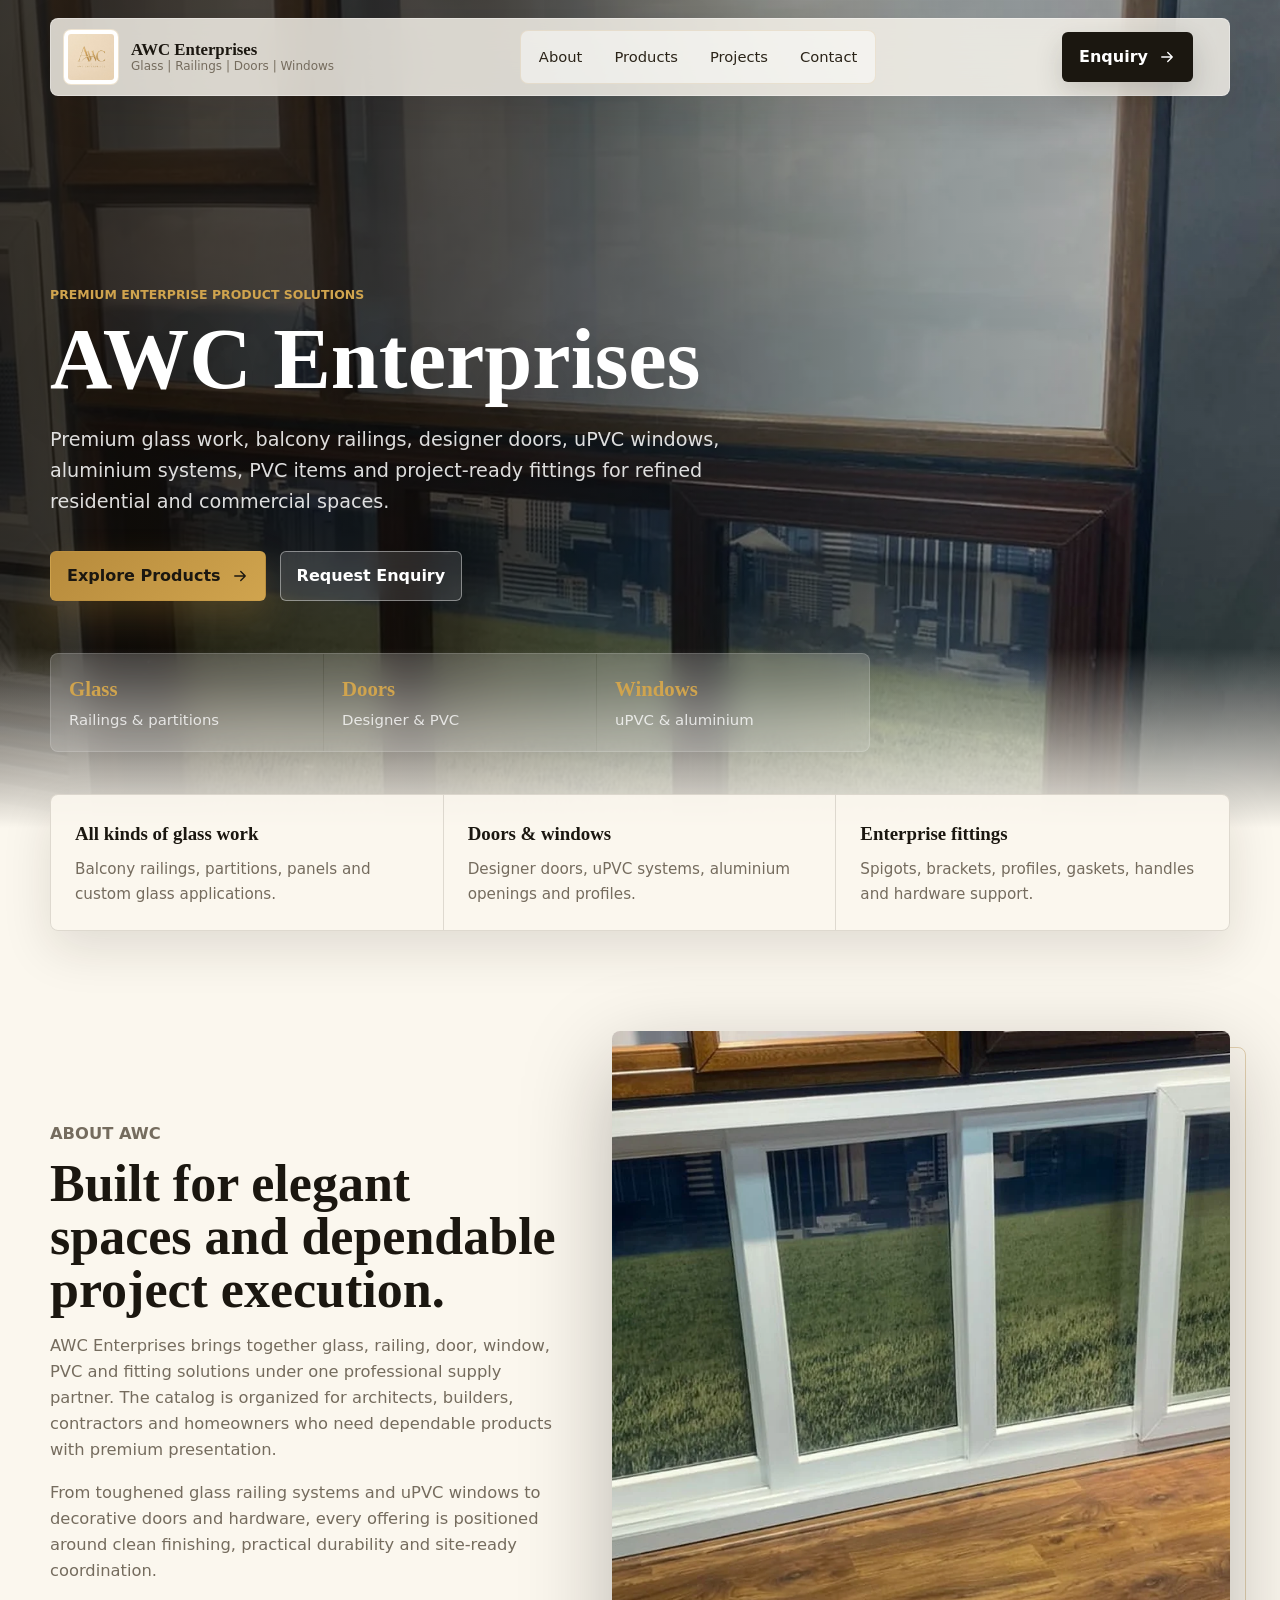
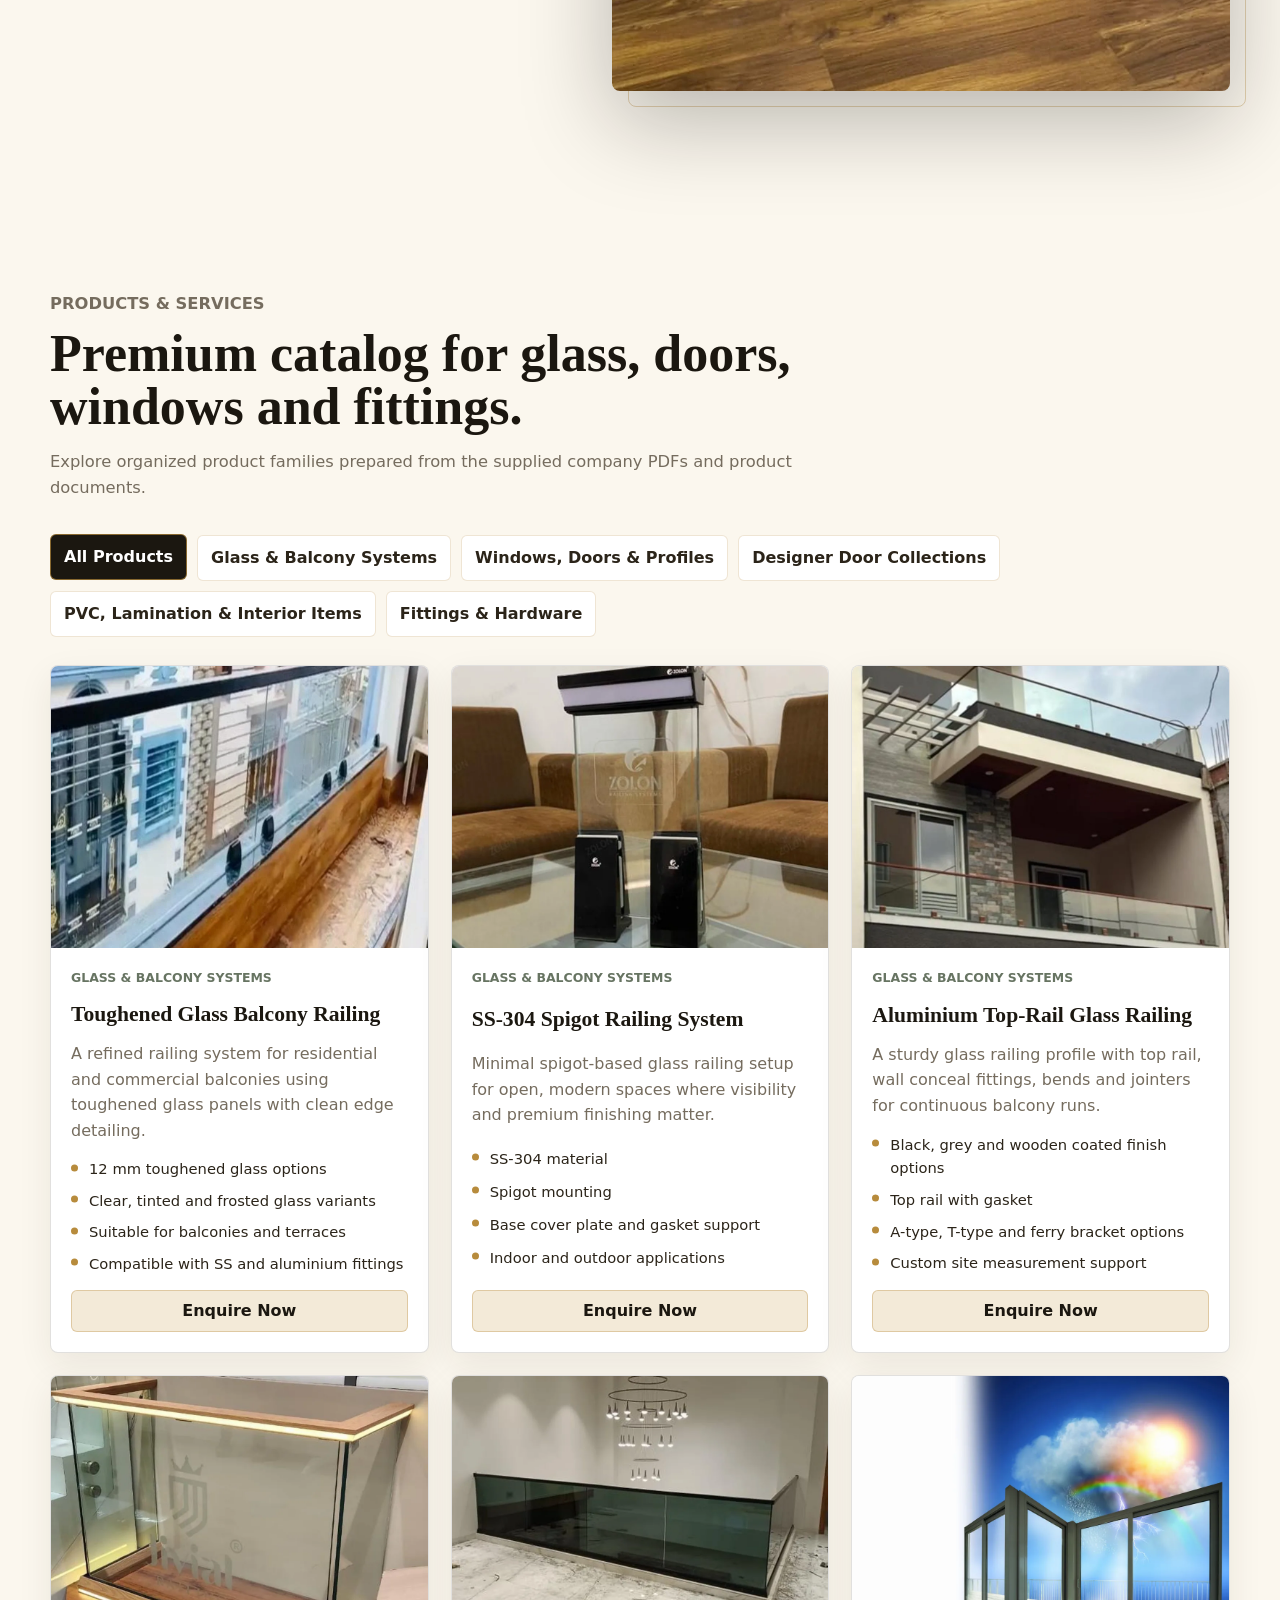
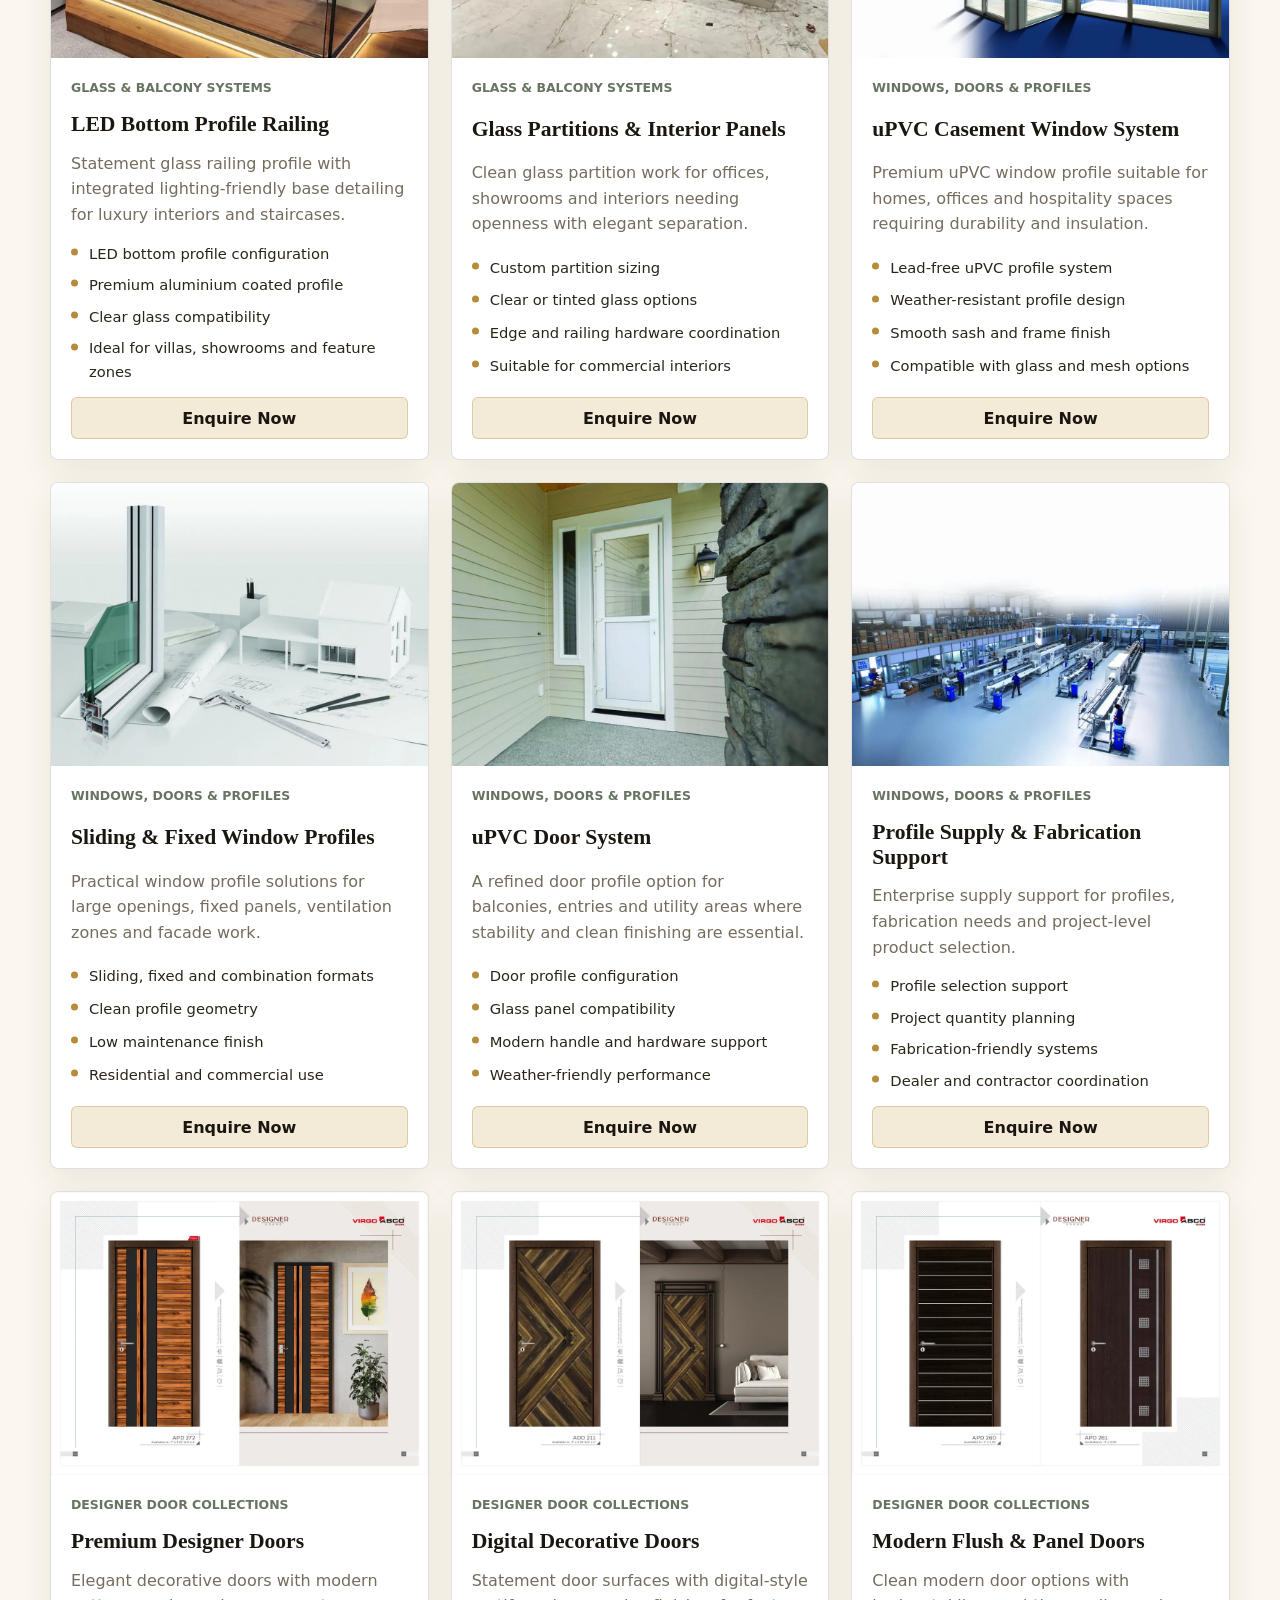
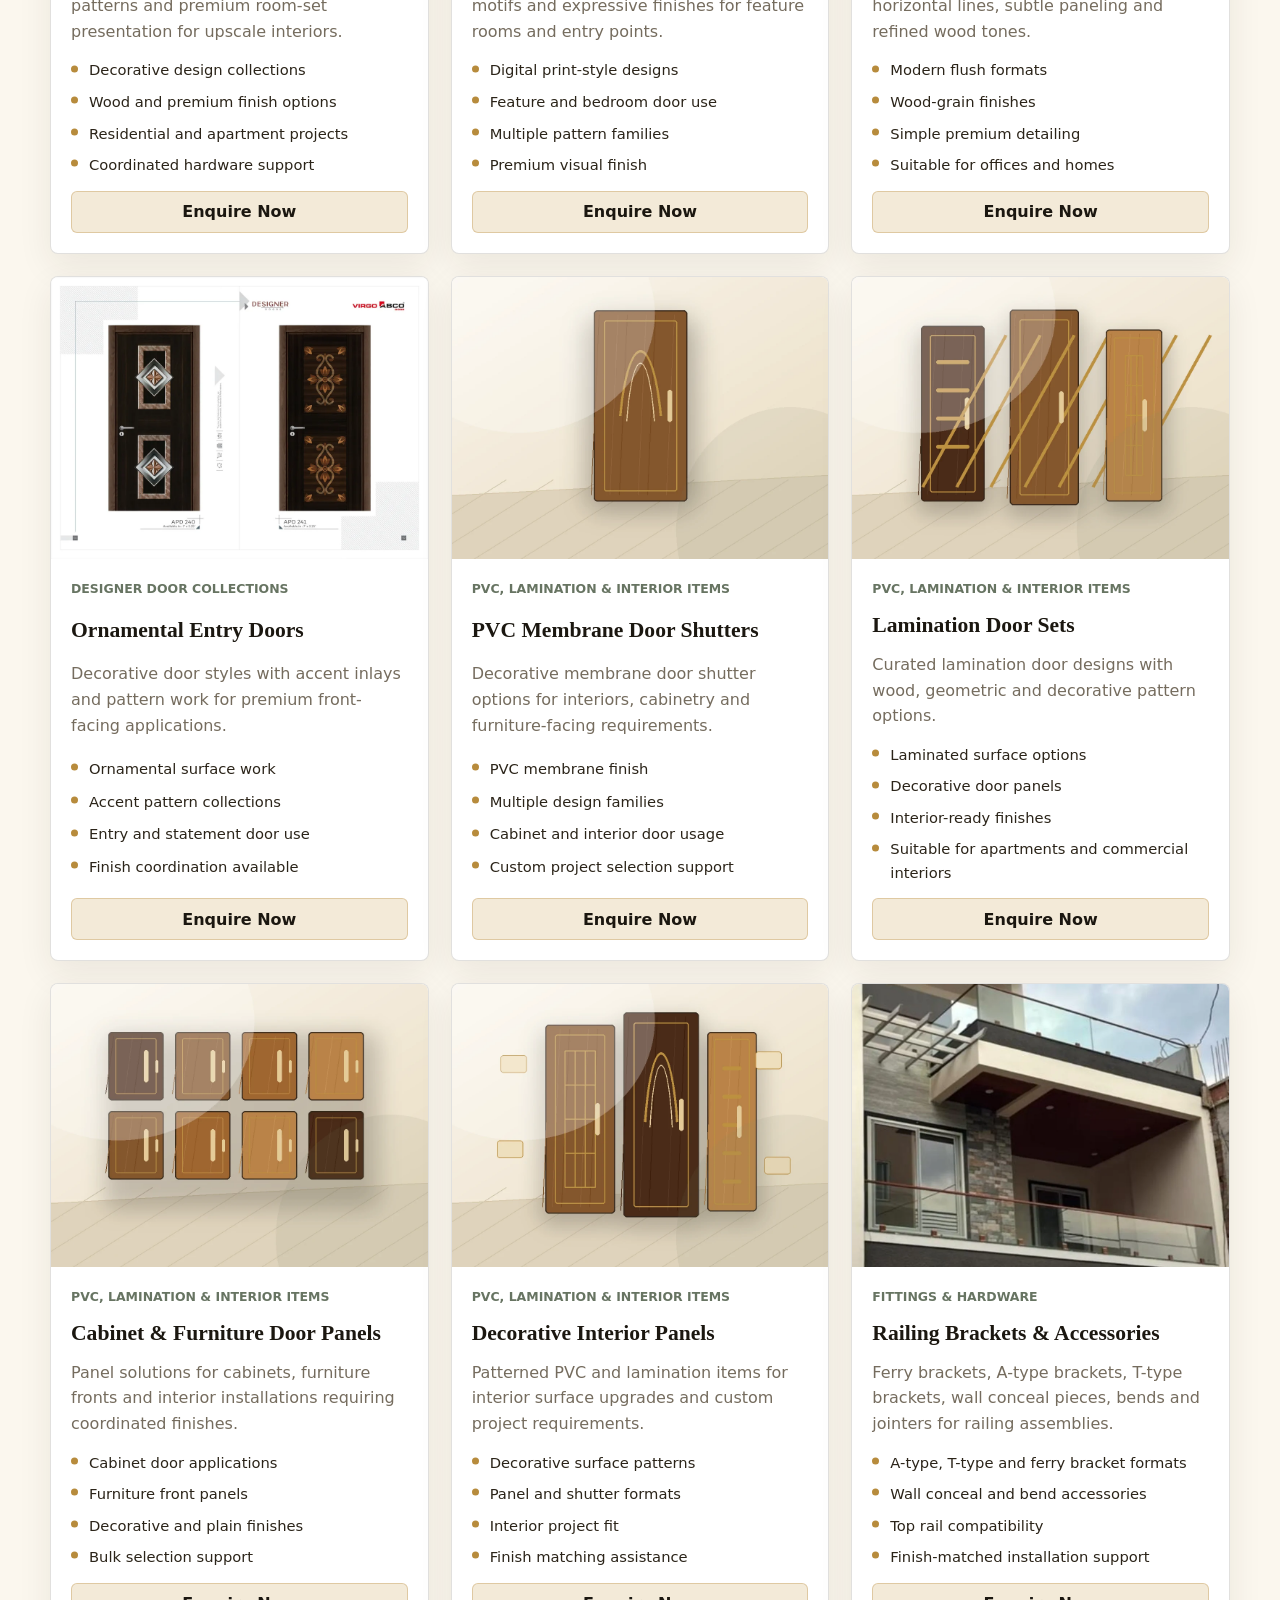
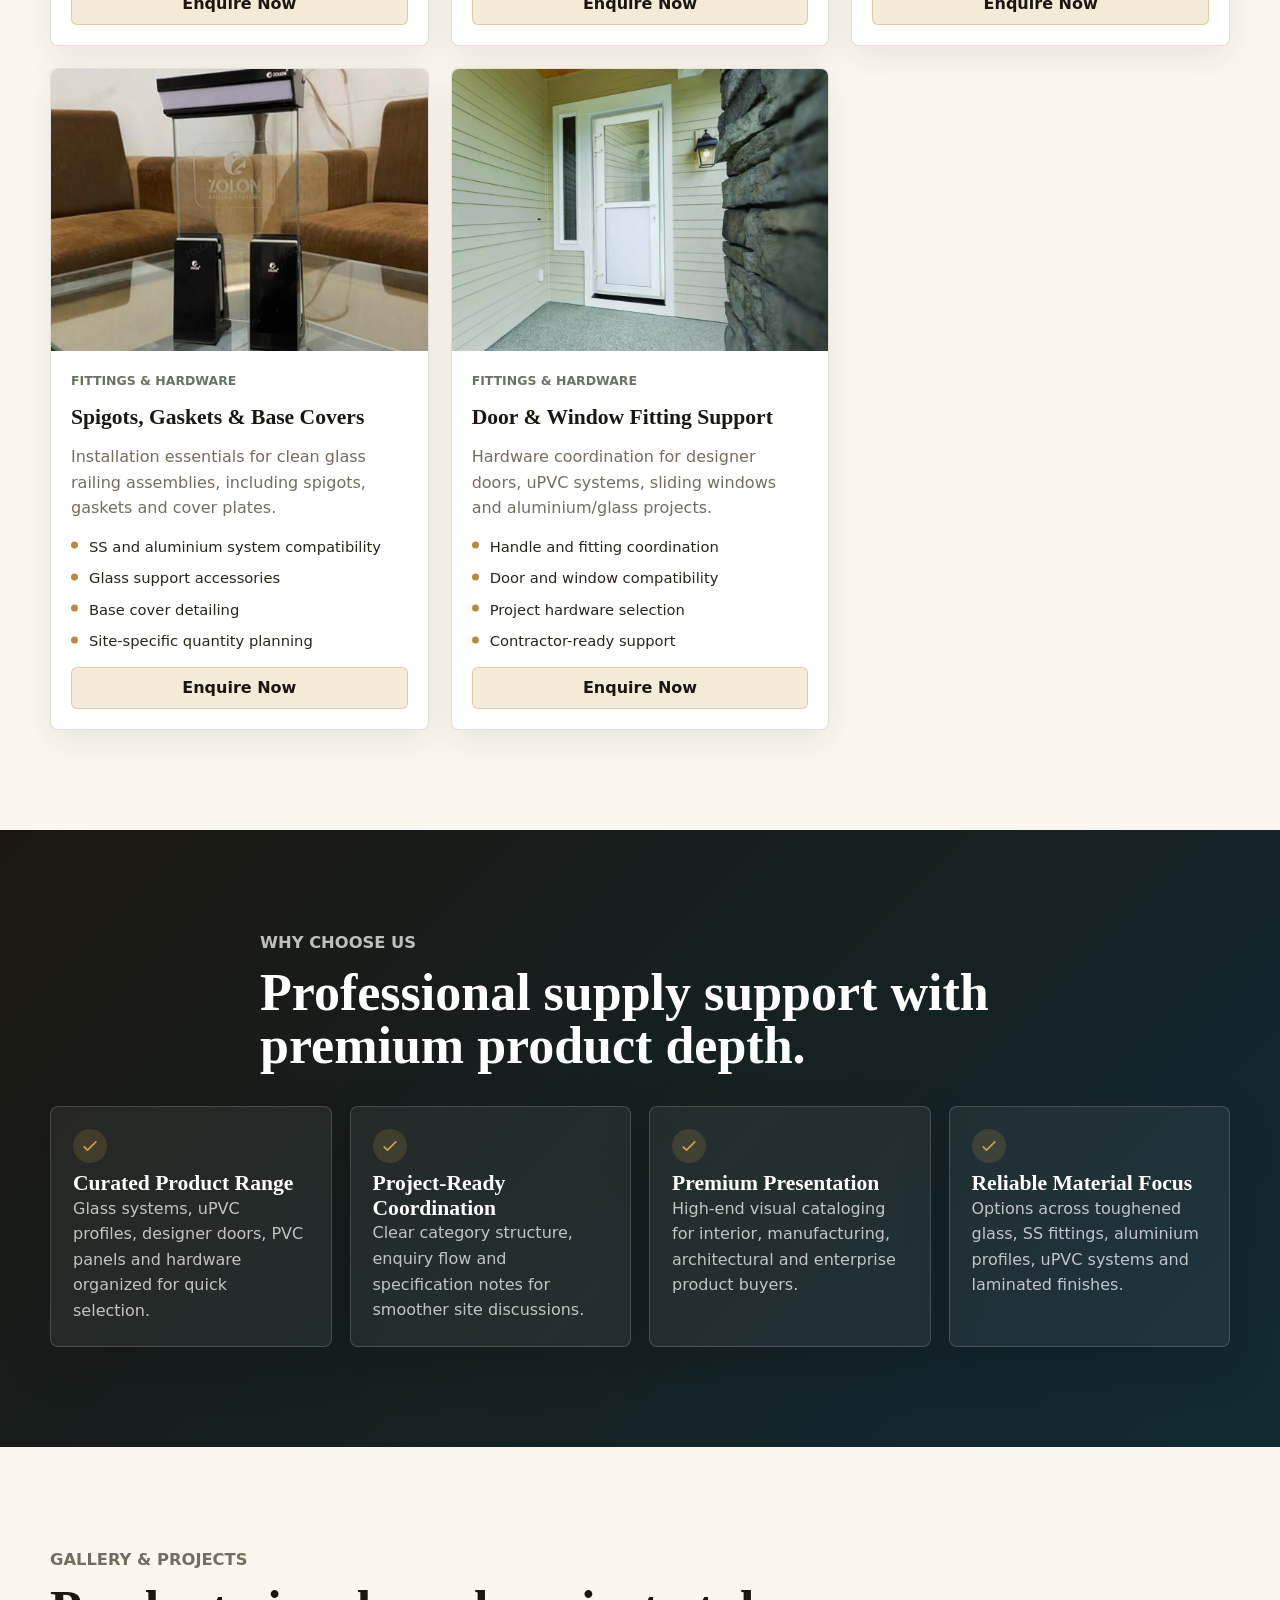
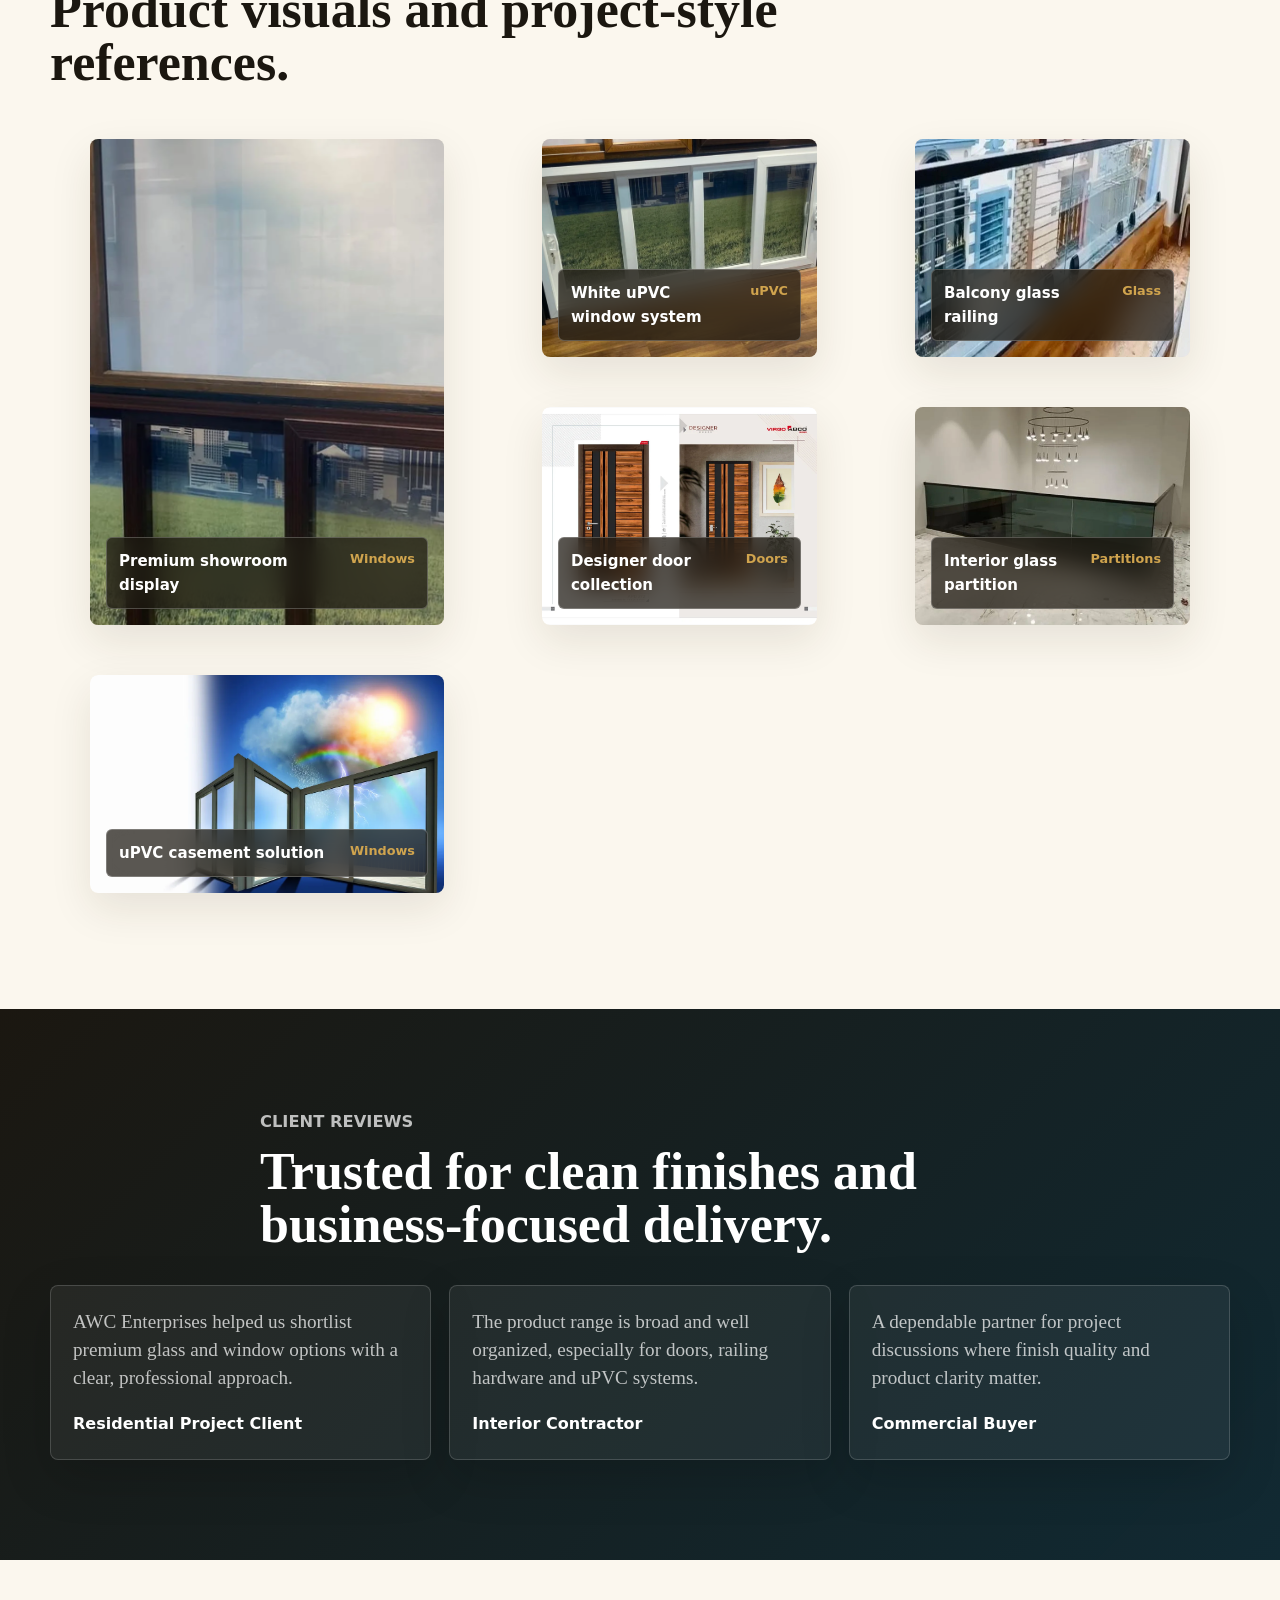
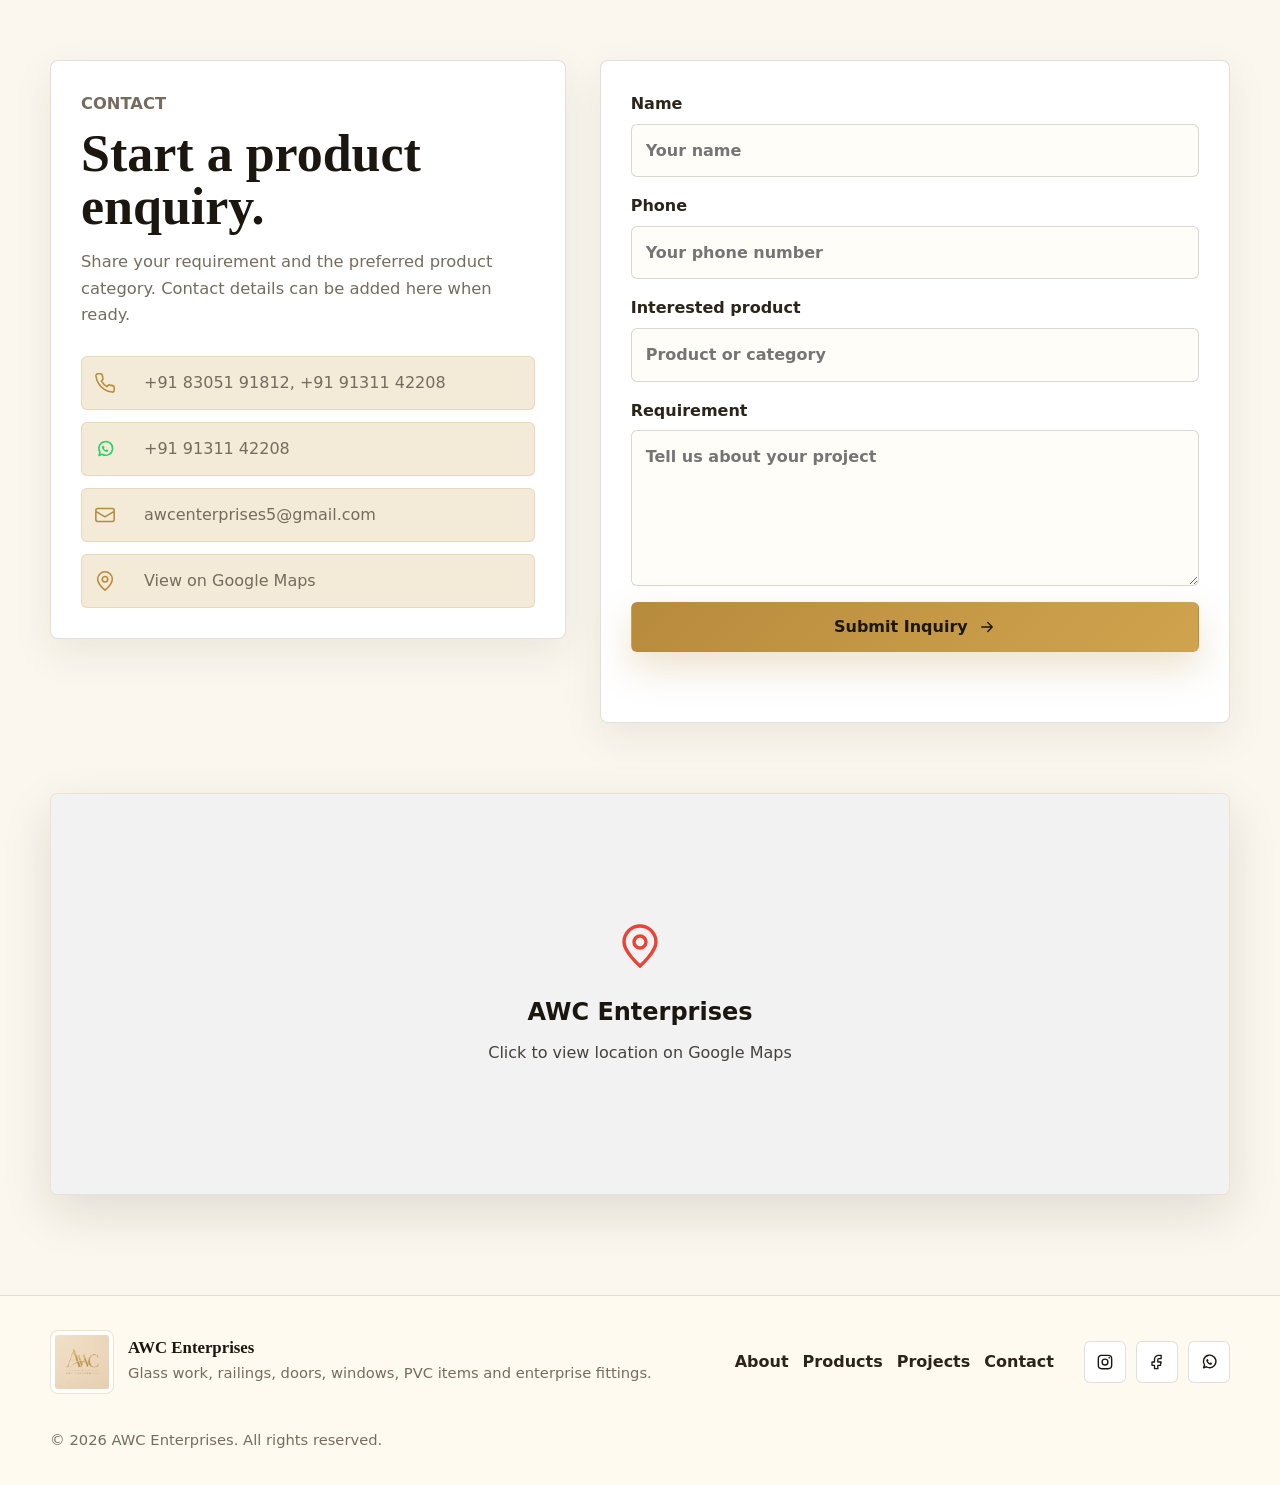
==== commit 4ba8aa57: "Update AWC Enterprises branding and mobile image ratios" ====
--- a/awc-enterprizes/index.html
+++ b/awc-enterprizes/index.html
@@ -3,23 +3,24 @@
   <head>
     <meta charset="utf-8" />
     <meta name="viewport" content="width=device-width, initial-scale=1" />
-    <title>AWC Enterprizes | Premium Glass, Doors, Windows & Enterprise Products</title>
+    <title>AWC Enterprises | Premium Glass, Doors, Windows & Enterprise Products</title>
     <meta
       name="description"
-      content="AWC Enterprizes supplies premium glass work, balcony railings, designer doors, uPVC windows, aluminium systems, PVC items, fittings and hardware for modern projects."
+      content="AWC Enterprises supplies premium glass work, balcony railings, designer doors, uPVC windows, aluminium systems, PVC items, fittings and hardware for modern projects."
     />
     <meta name="theme-color" content="#1c1710" />
-    <meta property="og:title" content="AWC Enterprizes" />
+    <meta property="og:title" content="AWC Enterprises" />
     <meta property="og:description" content="Premium glass, railing, door, window and enterprise product solutions." />
     <meta property="og:type" content="website" />
-    <meta property="og:image" content="assets/logo-awc.jpg" />
-    <link rel="preload" href="assets/hero-window-display.webp" as="image" />
-    <link rel="stylesheet" href="styles.css" />
+    <meta property="og:image" content="/assets/logo-awc.jpg" />
+    <base href="/awc-enterprizes/" />
+    <link rel="preload" href="/assets/hero-window-display.webp" as="image" />
+    <link rel="stylesheet" href="./styles.css" />
     <script type="application/ld+json">
       {
         "@context": "https://schema.org",
         "@type": "LocalBusiness",
-        "name": "AWC Enterprizes",
+        "name": "AWC Enterprises",
         "description": "Premium glass work, balcony railings, designer doors, windows, partitions, PVC items, fittings and enterprise hardware.",
         "image": "assets/logo-awc.jpg"
       }
@@ -63,10 +64,10 @@
     <a class="skip-link" href="#main">Skip to content</a>
 
     <header class="site-header" data-header>
-      <a class="brand" href="#top" aria-label="AWC Enterprizes home">
-        <img src="assets/logo-awc.jpg" alt="AWC Enterprizes logo" width="56" height="56" />
+      <a class="brand" href="#top" aria-label="AWC Enterprises home">
+        <img src="/assets/logo-awc.jpg" alt="AWC Enterprises logo" width="56" height="56" />
         <span>
-          <strong>AWC Enterprizes</strong>
+          <strong>AWC Enterprises</strong>
           <small>Glass | Railings | Doors | Windows</small>
         </span>
       </a>
@@ -96,10 +97,10 @@
     </nav>
 
     <main id="main">
-      <section class="hero" id="top" aria-label="AWC Enterprizes">
+      <section class="hero" id="top" aria-label="AWC Enterprises">
         <div class="hero-content reveal">
           <p class="eyebrow">Premium enterprise product solutions</p>
-          <h1>AWC Enterprizes</h1>
+          <h1>AWC Enterprises</h1>
           <p class="hero-copy">
             Premium glass work, balcony railings, designer doors, uPVC windows, aluminium systems, PVC items and project-ready fittings for refined residential and commercial spaces.
           </p>
@@ -148,14 +149,14 @@
             <p class="eyebrow">About AWC</p>
             <h2>Built for elegant spaces and dependable project execution.</h2>
             <p>
-              AWC Enterprizes brings together glass, railing, door, window, PVC and fitting solutions under one professional supply partner. The catalog is organized for architects, builders, contractors and homeowners who need dependable products with premium presentation.
+              AWC Enterprises brings together glass, railing, door, window, PVC and fitting solutions under one professional supply partner. The catalog is organized for architects, builders, contractors and homeowners who need dependable products with premium presentation.
             </p>
             <p>
               From toughened glass railing systems and uPVC windows to decorative doors and hardware, every offering is positioned around clean finishing, practical durability and site-ready coordination.
             </p>
           </div>
           <div class="about-visual reveal">
-            <img src="assets/showroom-white-window.webp" alt="White uPVC and wood-finish window display" width="960" height="660" loading="lazy" />
+            <img src="/assets/showroom-white-window.webp" alt="White uPVC and wood-finish window display" width="960" height="660" loading="lazy" />
           </div>
         </div>
       </section>
@@ -217,7 +218,7 @@
         </div>
         <div class="testimonial-grid">
           <figure class="testimonial reveal">
-            <blockquote>AWC Enterprizes helped us shortlist premium glass and window options with a clear, professional approach.</blockquote>
+            <blockquote>AWC Enterprises helped us shortlist premium glass and window options with a clear, professional approach.</blockquote>
             <figcaption>Residential Project Client</figcaption>
           </figure>
           <figure class="testimonial reveal">
@@ -247,11 +248,11 @@
                 </span>
               </div>
               <div>
-                <a href="https://wa.me/919131142208?text=Hello%20AWC%20Enterprizes%2C%20I%20would%20like%20to%20know%20more%20about%20your%20products." target="_blank" rel="noopener noreferrer" style="display: contents;">
+                <a href="https://wa.me/919131142208?text=Hello%20AWC%20Enterprises%2C%20I%20would%20like%20to%20know%20more%20about%20your%20products." target="_blank" rel="noopener noreferrer" style="display: contents;">
                   <svg style="color: #25D366; cursor: pointer;"><use href="#icon-whatsapp"></use></svg>
                 </a>
                 <span>
-                  <a href="https://wa.me/919131142208?text=Hello%20AWC%20Enterprizes%2C%20I%20would%20like%20to%20know%20more%20about%20your%20products." target="_blank" rel="noopener noreferrer" style="color: inherit; text-decoration: none;">+91 91311 42208</a>
+                  <a href="https://wa.me/919131142208?text=Hello%20AWC%20Enterprises%2C%20I%20would%20like%20to%20know%20more%20about%20your%20products." target="_blank" rel="noopener noreferrer" style="color: inherit; text-decoration: none;">+91 91311 42208</a>
                 </span>
               </div>
               <div>
@@ -296,7 +297,7 @@
           <a href="https://maps.app.goo.gl/GcZbMN9DcVqAcgeR6?g_st=iw" target="_blank" rel="noopener noreferrer" style="text-decoration: none; display: flex; align-items: center; justify-content: center; min-height: 400px; background: #f2f2f2; width: 100%; height: 100%; border-radius: inherit; transition: background 0.3s; color: inherit;">
             <div style="text-align: center;">
               <svg width="48" height="48" style="color: #EA4335; margin-bottom: 1rem;"><use href="#icon-map"></use></svg>
-              <h3 style="margin: 0 0 0.5rem 0; font-size: 1.5rem;">AWC Enterprizes</h3>
+              <h3 style="margin: 0 0 0.5rem 0; font-size: 1.5rem;">AWC Enterprises</h3>
               <p style="margin: 0; opacity: 0.8;">Click to view location on Google Maps</p>
             </div>
           </a>
@@ -306,9 +307,9 @@
 
     <footer class="site-footer">
       <div class="footer-brand">
-        <img src="assets/logo-awc.jpg" alt="AWC Enterprizes logo" width="64" height="64" loading="lazy" />
+        <img src="./assets/logo-awc.jpg" alt="AWC Enterprises logo" width="64" height="64" loading="lazy" />
         <div>
-          <strong>AWC Enterprizes</strong>
+          <strong>AWC Enterprises</strong>
           <p>Glass work, railings, doors, windows, PVC items and enterprise fittings.</p>
         </div>
       </div>
@@ -323,9 +324,9 @@
         <a href="#" aria-label="Facebook"><svg><use href="#icon-facebook"></use></svg></a>
         <a href="#" aria-label="WhatsApp"><svg><use href="#icon-whatsapp"></use></svg></a>
       </div>
-      <p class="copyright">© <span data-year></span> AWC Enterprizes. All rights reserved.</p>
+      <p class="copyright">© <span data-year></span> AWC Enterprises. All rights reserved.</p>
     </footer>
 
-    <script src="app.js" defer></script>
+    <script src="./app.js" defer></script>
   </body>
 </html>
--- a/awc-enterprizes/styles.css
+++ b/awc-enterprizes/styles.css
@@ -118,7 +118,9 @@
 .brand img {
   width: 56px;
   height: 56px;
-  object-fit: cover;
+  aspect-ratio: 1 / 1;
+  object-fit: contain;
+  padding: 4px;
   border-radius: 8px;
   border: 1px solid rgba(183, 139, 60, 0.24);
   background: var(--white);
@@ -871,9 +873,12 @@
 .footer-brand img {
   width: 64px;
   height: 64px;
-  object-fit: cover;
+  aspect-ratio: 1 / 1;
+  object-fit: contain;
+  padding: 4px;
   border-radius: 8px;
   border: 1px solid rgba(183, 139, 60, 0.24);
+  background: var(--white);
 }
 
 .footer-brand p,
@@ -1050,6 +1055,16 @@
     grid-auto-rows: 280px;
   }
 
+  .about-visual img,
+  .product-media,
+  .gallery-item {
+    aspect-ratio: 16 / 11;
+  }
+
+  .gallery-grid {
+    grid-auto-rows: auto;
+  }
+
   .gallery-item:first-child {
     grid-row: span 1;
   }
@@ -1067,8 +1082,9 @@
 
 @media (max-width: 520px) {
   .brand img {
-    width: 48px;
-    height: 48px;
+    width: 50px;
+    height: 50px;
+    padding: 3px;
   }
 
   .brand strong {
